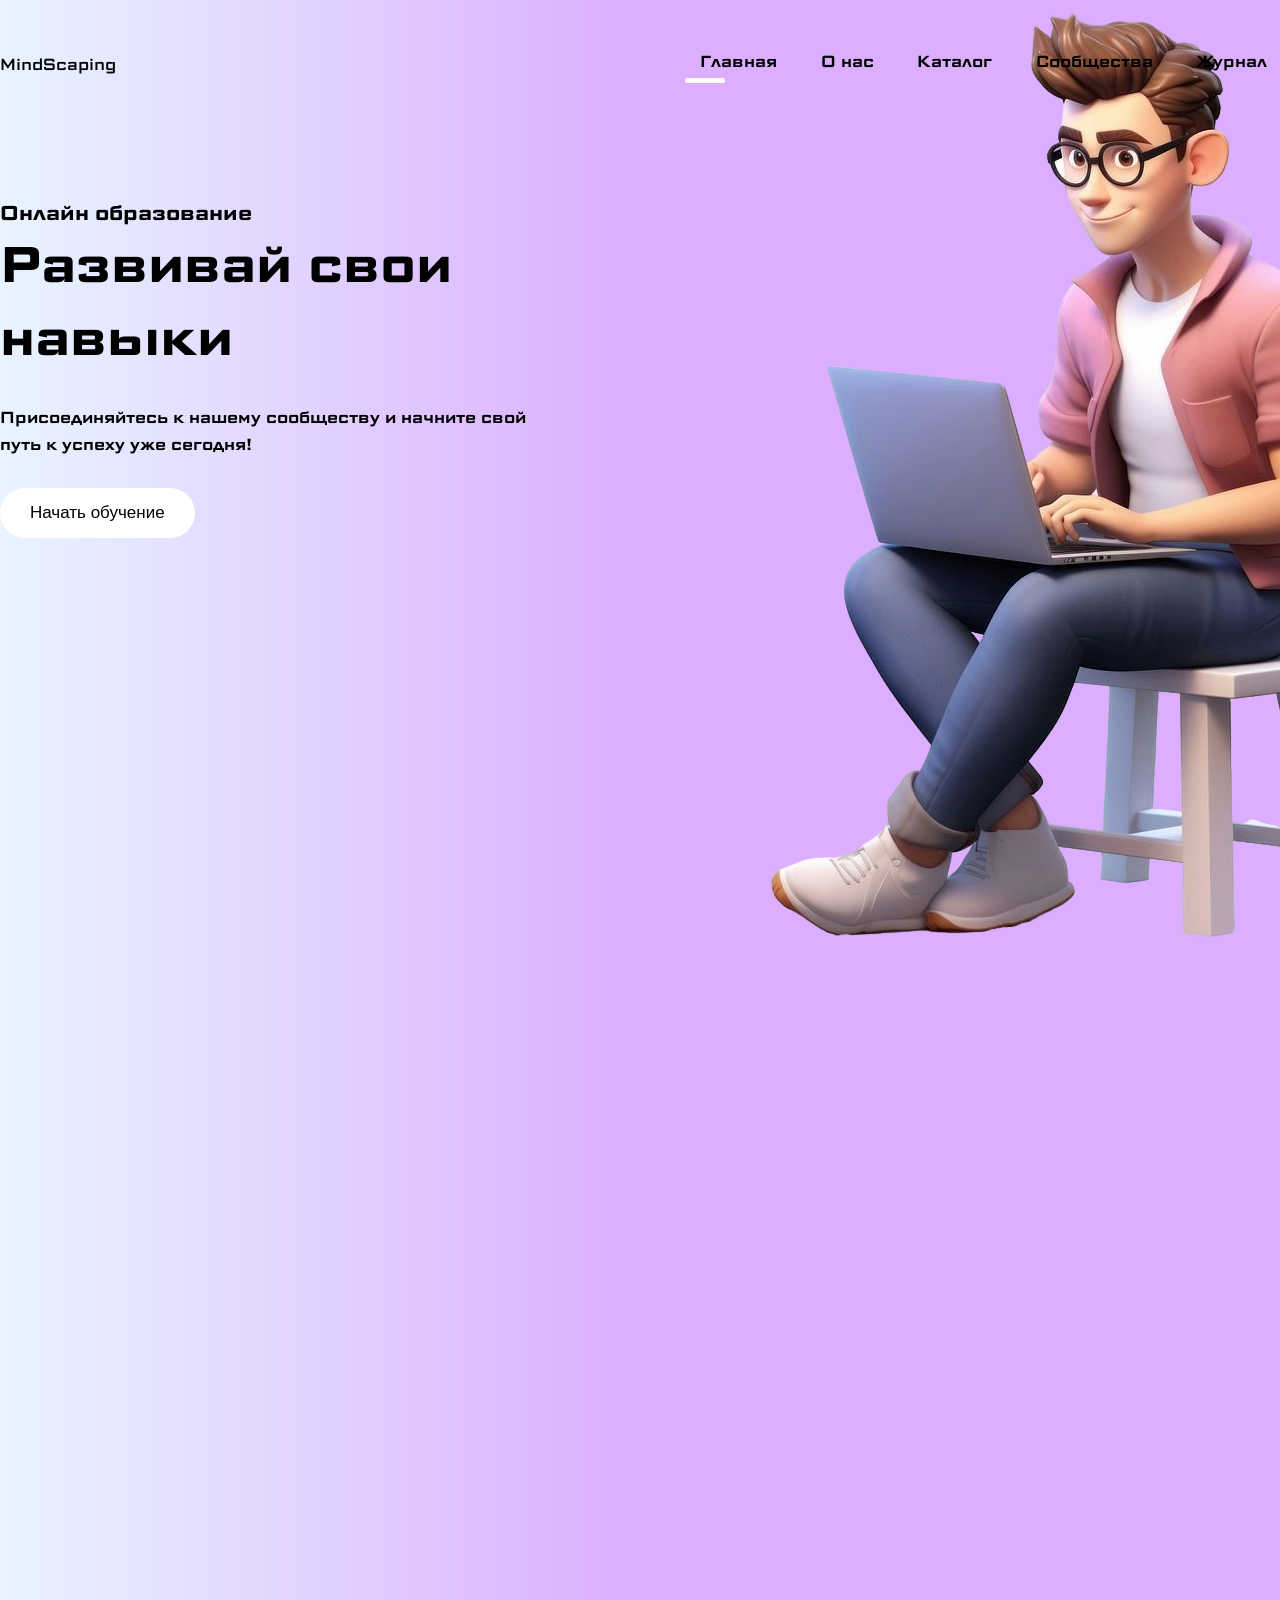
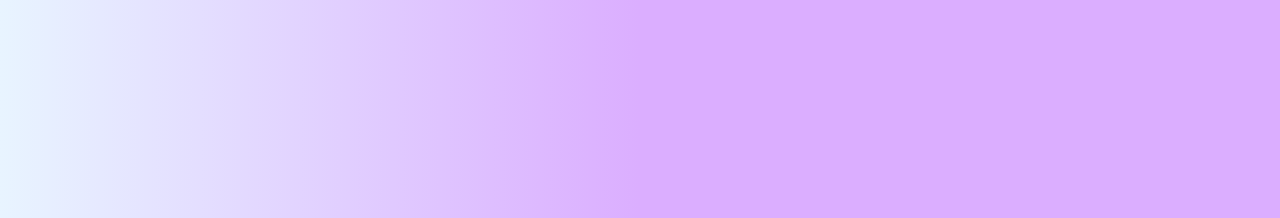
==== index.html @ 2f2ca3cb "add files to repo" ====
<!DOCTYPE html>
<html lang="en">
<head>
    <meta charset="UTF-8">
    <meta name="viewport" content="width=device-width, initial-scale=1.0">
    <title>Document</title>
    <link rel="stylesheet" href="css/main.css">
    <script src="js/main.js" defer></script>
</head>
<body>
    <div class="wrapper">
        <header class="container">
            <span class="logo">MindScaping</span>
            <nav>
                <ul>
                    <li class="active"><a href="#">Главная</a></li>
                    <li><a href="#">О нас</a></li>
                    <li><a href="#">Каталог</a></li>
                    <li><a href="#">Сообщества</a></li>
                    <li><a href="#">Журнал</a></li>
                    <li class="btn"><a href="#">Войти</a></li>
                </ul>
            </nav>
        </header>

        <div class="hero container">
            <div class="hero--info">
                <h2>Онлайн образование</h2>
                <h1>Развивай свои навыки</h1>
                <p>Присоединяйтесь к нашему сообществу и начните свой путь к успеху уже сегодня!</p>
                <button class="btn">Начать обучение</button>
            </div>
            <img src="img/cartoon_programmer.png" alt="изображение" class="hero--img">
        </div>
    </div>
</body>
</html>
---- css/main.css ----
@import url('https://fonts.googleapis.com/css2?family=Science+Gothic:wght@100..900&display=swap');

* {
    margin: 0;
    padding: 0;
}

body {
    font-weight: 400;
    font-family: 'Science Gothic', sans-serif;
    font-size: 16px;
}

a {
    text-decoration: none;
}

img {
    max-width: 100%;
}

.wrapper {
    background: linear-gradient(90deg,rgba(232, 244, 255, 1) 0%, rgba(219, 174, 255, 1) 50%);
    width: 100%;
}

.container {
    width: 1400px;
    margin: 0 auto;
}

header {
    display: flex;
    justify-content: space-between;
    align-items: center;
    padding: 50px 0;
}

header nav {
    float: right;
    width: 50%;
}

header nav ul {
    list-style: none;
    display: flex;
    justify-content: space-between;
    z-index: 2;
    position: relative;
}

header nav ul li {
    display: inline-block;
}

header nav ul li a {
    color: #000000;
    font-weight: 500;
}

header nav ul li:not(.active):not(.btn) a:hover {
    border-bottom: #fff 5px solid;
}

header nav ul li.btn a {
    background: #fff;
    color: #000;
    padding: 9px 17px;
    border-radius: 5px;
    transition: all 500ms ease;
}

header nav ul li.btn a:hover {
    background: #5d5c5c;
    color: #fff;
}

header nav ul li.active::after {
    content: '';
    display: block;
    width: 40px;
    height: 5px;
    background: #fff;
    border-radius: 10px;
    position: relative;
    top: 5px;
    left: -15px;
}

.hero {
    padding-bottom: 100%;
    position: relative;
    z-index: 1;
}

.hero--info {
    width: 530px;
    padding-top: 70px;
}

.hero--info h2 {
    font-size: 20px;
    font-weight: 600;
}

.hero--info h1 {
    font-size: 50px;
    font-weight: 600;
}

.hero--info p {
    font-weight: 500;
    line-height: 170%;
    margin: 30px 0;
}

.hero--info .btn {
    background: #fff;
    padding: 15px 30px;
    border-radius: 50px;
    border: 0;
    transition: all 500ms ease;
    font-size: 17px;
}

.hero--info .btn:hover {
    cursor: pointer;
    transform: scale(1.1);
}

.hero img {
    position: absolute;
    right: 0;
    top: -150px;
}
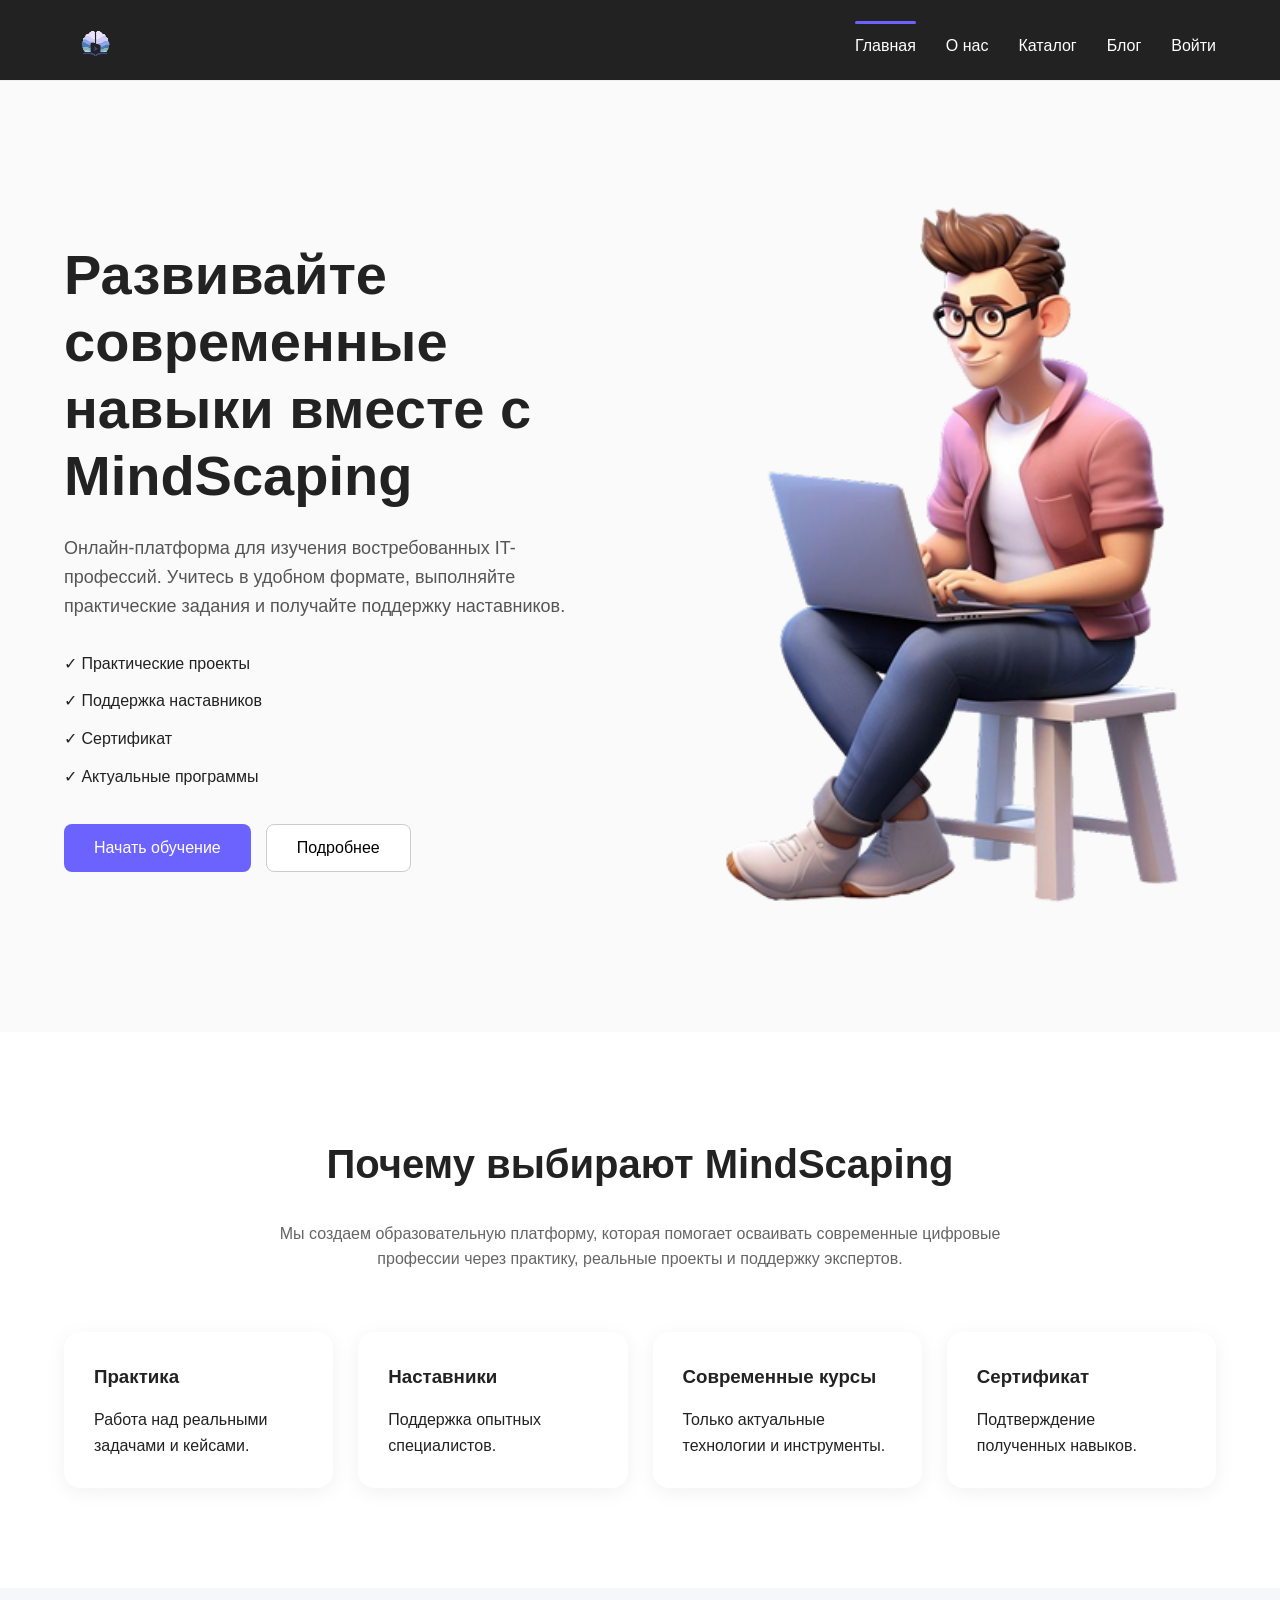
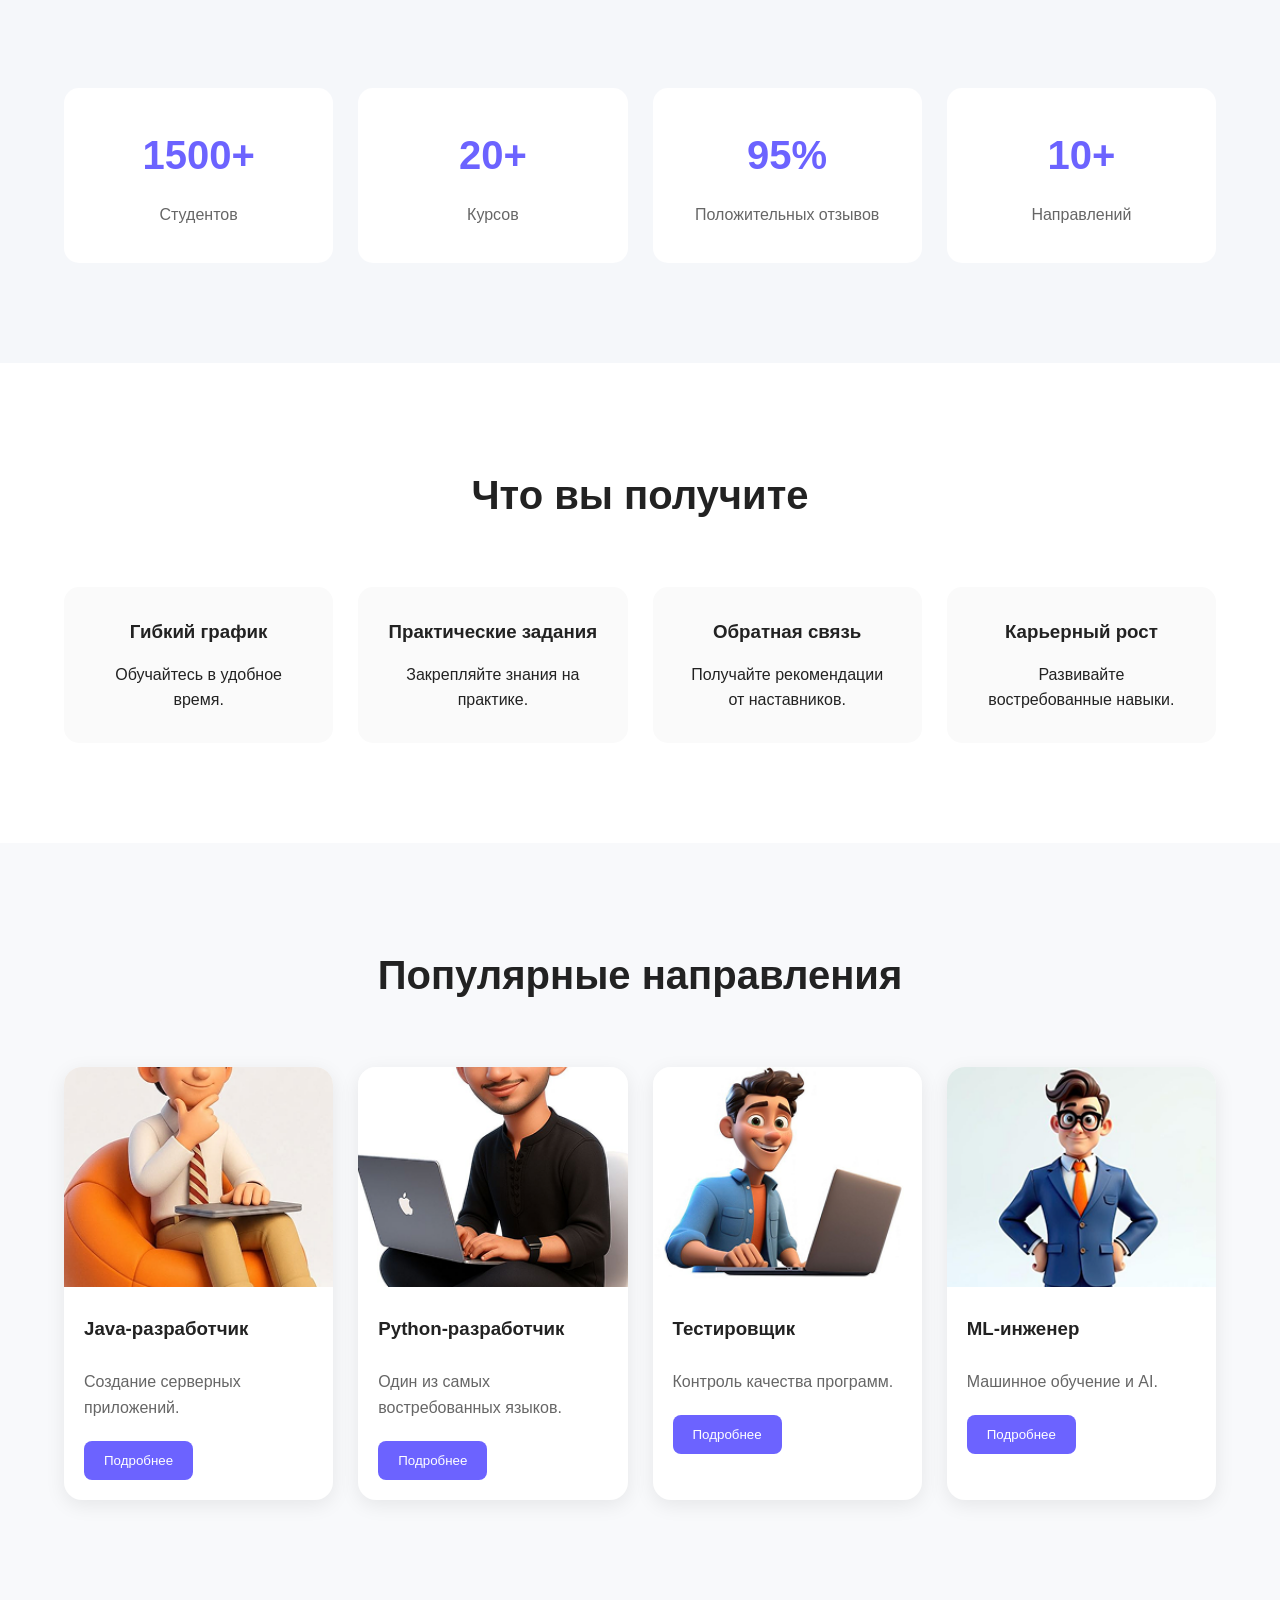
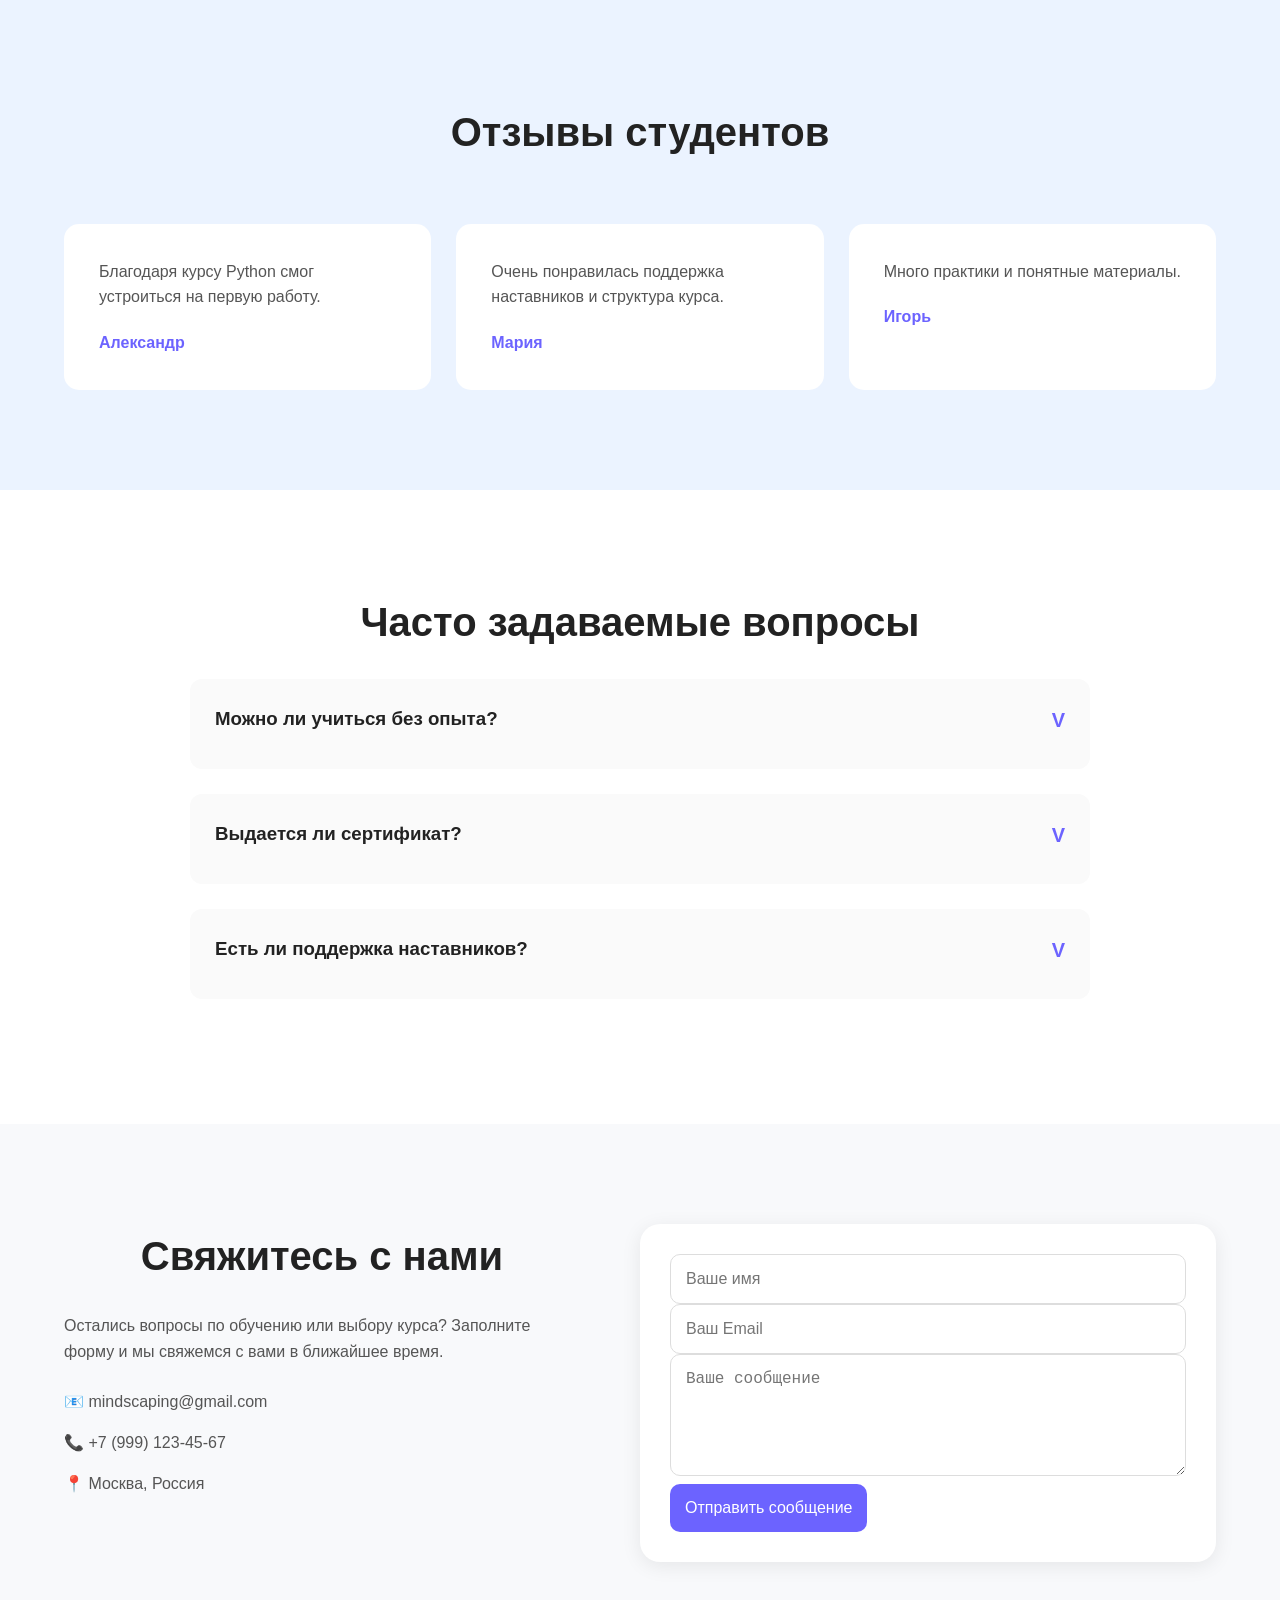
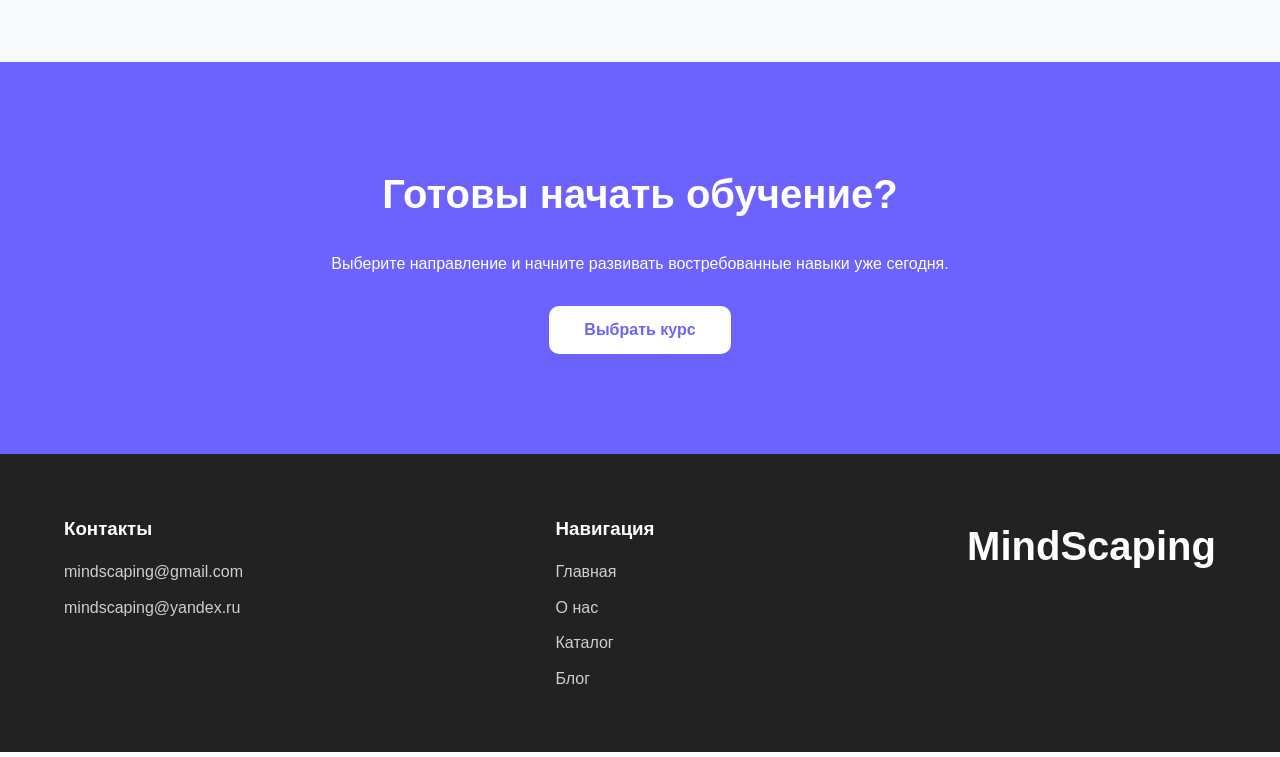
==== commit 21286053: "переделал концепцию дизайна для сайта. Распределил header и footer на разные файлы, так как они на к" ====
--- a/index.html
+++ b/index.html
@@ -1,37 +1,347 @@
 <!DOCTYPE html>
-<html lang="en">
+<html lang="ru">
 <head>
     <meta charset="UTF-8">
     <meta name="viewport" content="width=device-width, initial-scale=1.0">
-    <title>Document</title>
-    <link rel="stylesheet" href="css/main.css">
+    <title>MindScaping</title>
+    <link rel="stylesheet" href="css/style.css">
+    <script src="js/include.js" defer></script>
+    <script src="js/burger.js" defer></script>
     <script src="js/main.js" defer></script>
 </head>
 <body>
-    <div class="wrapper">
-        <header class="container">
-            <span class="logo">MindScaping</span>
-            <nav>
-                <ul>
-                    <li class="active"><a href="#">Главная</a></li>
-                    <li><a href="#">О нас</a></li>
-                    <li><a href="#">Каталог</a></li>
-                    <li><a href="#">Сообщества</a></li>
-                    <li><a href="#">Журнал</a></li>
-                    <li class="btn"><a href="#">Войти</a></li>
-                </ul>
-            </nav>
-        </header>
-
-        <div class="hero container">
-            <div class="hero--info">
-                <h2>Онлайн образование</h2>
-                <h1>Развивай свои навыки</h1>
-                <p>Присоединяйтесь к нашему сообществу и начните свой путь к успеху уже сегодня!</p>
-                <button class="btn">Начать обучение</button>
-            </div>
-            <img src="img/cartoon_programmer.png" alt="изображение" class="hero--img">
-        </div>
-    </div>
+
+    <div id="header"></div>
+
+    <!-- HERO -->
+    <section class="hero">
+        <div class="container hero-content">
+
+            <div class="hero-text">
+
+                <h1>
+                    Развивайте современные навыки вместе с MindScaping
+                </h1>
+
+                <p>
+                    Онлайн-платформа для изучения востребованных IT-профессий.
+                    Учитесь в удобном формате, выполняйте практические задания
+                    и получайте поддержку наставников.
+                </p>
+
+                <div class="hero-list">
+                    <span>✓ Практические проекты</span>
+                    <span>✓ Поддержка наставников</span>
+                    <span>✓ Сертификат</span>
+                    <span>✓ Актуальные программы</span>
+                </div>
+
+                <div class="hero-buttons">
+                    <button>Начать обучение</button>
+                    <button class="secondary">Подробнее</button>
+                </div>
+
+            </div>
+
+            <div class="hero-image">
+                <img src="img/student.png" alt="Студент">
+            </div>
+
+        </div>
+    </section>
+
+    <!-- ABOUT PLATFORM -->
+    <section class="about-platform">
+        <div class="container">
+
+            <h2>Почему выбирают MindScaping</h2>
+
+            <p class="section-text">
+                Мы создаем образовательную платформу, которая помогает
+                осваивать современные цифровые профессии через практику,
+                реальные проекты и поддержку экспертов.
+            </p>
+
+            <div class="features">
+
+                <div class="feature-card">
+                    <h3>Практика</h3>
+                    <p>Работа над реальными задачами и кейсами.</p>
+                </div>
+
+                <div class="feature-card">
+                    <h3>Наставники</h3>
+                    <p>Поддержка опытных специалистов.</p>
+                </div>
+
+                <div class="feature-card">
+                    <h3>Современные курсы</h3>
+                    <p>Только актуальные технологии и инструменты.</p>
+                </div>
+
+                <div class="feature-card">
+                    <h3>Сертификат</h3>
+                    <p>Подтверждение полученных навыков.</p>
+                </div>
+
+            </div>
+
+        </div>
+    </section>
+
+    <!-- STATISTICS -->
+    <section class="stats">
+
+        <div class="container stats-grid">
+
+            <div class="stat-card">
+                <h3>1500+</h3>
+                <p>Студентов</p>
+            </div>
+
+            <div class="stat-card">
+                <h3>20+</h3>
+                <p>Курсов</p>
+            </div>
+
+            <div class="stat-card">
+                <h3>95%</h3>
+                <p>Положительных отзывов</p>
+            </div>
+
+            <div class="stat-card">
+                <h3>10+</h3>
+                <p>Направлений</p>
+            </div>
+
+        </div>
+
+    </section>
+
+    <!-- ADVANTAGES -->
+    <section class="advantages">
+
+        <div class="container">
+
+            <h2>Что вы получите</h2>
+
+            <div class="advantages-grid">
+
+                <div class="advantage">
+                    <h3>Гибкий график</h3>
+                    <p>Обучайтесь в удобное время.</p>
+                </div>
+
+                <div class="advantage">
+                    <h3>Практические задания</h3>
+                    <p>Закрепляйте знания на практике.</p>
+                </div>
+
+                <div class="advantage">
+                    <h3>Обратная связь</h3>
+                    <p>Получайте рекомендации от наставников.</p>
+                </div>
+
+                <div class="advantage">
+                    <h3>Карьерный рост</h3>
+                    <p>Развивайте востребованные навыки.</p>
+                </div>
+
+            </div>
+
+        </div>
+
+    </section>
+
+    <!-- POPULAR COURSES -->
+    <section class="courses">
+
+        <div class="container">
+
+            <h2>Популярные направления</h2>
+
+            <div class="courses-grid">
+
+                <div class="course-card">
+                    <img src="img/java.png" alt="">
+                    <h3>Java-разработчик</h3>
+                    <p>Создание серверных приложений.</p>
+                    <button>Подробнее</button>
+                </div>
+
+                <div class="course-card">
+                    <img src="img/python.png" alt="">
+                    <h3>Python-разработчик</h3>
+                    <p>Один из самых востребованных языков.</p>
+                    <button>Подробнее</button>
+                </div>
+
+                <div class="course-card">
+                    <img src="img/pentest.png" alt="">
+                    <h3>Тестировщик</h3>
+                    <p>Контроль качества программ.</p>
+                    <button>Подробнее</button>
+                </div>
+
+                <div class="course-card">
+                    <img src="img/ml.png" alt="">
+                    <h3>ML-инженер</h3>
+                    <p>Машинное обучение и AI.</p>
+                    <button>Подробнее</button>
+                </div>
+
+            </div>
+
+        </div>
+
+    </section>
+
+    <!-- REVIEWS -->
+    <section class="reviews">
+
+        <div class="container">
+
+            <h2>Отзывы студентов</h2>
+
+            <div class="reviews-grid">
+
+                <div class="review-card">
+                    <p>
+                        Благодаря курсу Python смог устроиться на первую работу.
+                    </p>
+                    <h4>Александр</h4>
+                </div>
+
+                <div class="review-card">
+                    <p>
+                        Очень понравилась поддержка наставников и структура курса.
+                    </p>
+                    <h4>Мария</h4>
+                </div>
+
+                <div class="review-card">
+                    <p>
+                        Много практики и понятные материалы.
+                    </p>
+                    <h4>Игорь</h4>
+                </div>
+
+            </div>
+
+        </div>
+
+    </section>
+
+    <!-- FAQ -->
+    <section class="faq">
+
+        <div class="container">
+
+            <h2>Часто задаваемые вопросы</h2>
+
+            <div class="faq-item">
+                <div class="faq-question">
+                    <h3>Можно ли учиться без опыта?</h3>
+                    <p class="answer" hidden>Да, большинство курсов рассчитаны на новичков.</p>
+                </div>
+                <div class="faq-toggle">V</div>
+            </div>
+
+            <div class="faq-item">
+                <div class="faq-question">
+                    <h3>Выдается ли сертификат?</h3>
+                    <p class="answer" hidden>Да, после успешного завершения программы.</p>
+                </div>
+                <div class="faq-toggle">V</div>
+            </div>
+
+            <div class="faq-item">
+                <div class="faq-question">
+                    <h3>Есть ли поддержка наставников?</h3>
+                    <p class="answer" hidden>Да, на протяжении всего обучения.</p>
+                </div>
+                <div class="faq-toggle">V</div>
+            </div>
+
+        </div>
+
+    </section>
+
+    <!-- CONTACT -->
+    <section class="contact">
+
+        <div class="container">
+
+            <div class="contact-wrapper">
+
+                <div class="contact-info">
+
+                    <h2>Свяжитесь с нами</h2>
+
+                    <p>
+                        Остались вопросы по обучению или выбору курса?
+                        Заполните форму и мы свяжемся с вами в ближайшее время.
+                    </p>
+
+                    <div class="contact-details">
+                        <p>📧 mindscaping@gmail.com</p>
+                        <p>📞 +7 (999) 123-45-67</p>
+                        <p>📍 Москва, Россия</p>
+                    </div>
+
+                </div>
+
+                <form class="contact-form">
+
+                    <input
+                        type="text"
+                        placeholder="Ваше имя"
+                        required
+                    >
+
+                    <input
+                        type="email"
+                        placeholder="Ваш Email"
+                        required
+                    >
+
+                    <textarea
+                        placeholder="Ваше сообщение"
+                        rows="5"
+                        required
+                    ></textarea>
+
+                    <button type="submit">
+                        Отправить сообщение
+                    </button>
+
+                </form>
+
+            </div>
+
+        </div>
+
+    </section>
+
+    <!-- CTA -->
+    <section class="cta">
+
+        <div class="container">
+
+            <h2>Готовы начать обучение?</h2>
+
+            <p>
+                Выберите направление и начните развивать востребованные навыки уже сегодня.
+            </p>
+            <a href="catalog.html">
+                <button>Выбрать курс</button>
+            </a>
+            
+        </div>
+
+    </section>
+
+    <div id="footer"></div>
+
 </body>
 </html>
--- a/css/style.css
+++ b/css/style.css
@@ -0,0 +1,647 @@
+/* ===== СБРОС ===== */
+
+*{
+    margin:0;
+    padding:0;
+    box-sizing:border-box;
+}
+
+html{
+    scroll-behavior:smooth;
+}
+
+body{
+    font-family: "Segoe UI", sans-serif;
+    background:#ffffff;
+    color:#222;
+    line-height:1.6;
+}
+
+/* ===== ОБЩЕЕ ===== */
+
+.container{
+    width:90%;
+    max-width:1200px;
+    margin:auto;
+}
+
+section{
+    padding:100px 0;
+}
+
+h1{
+    font-size:56px;
+    line-height:1.2;
+    margin-bottom:25px;
+}
+
+h2{
+    font-size:40px;
+    text-align:center;
+    margin-bottom:25px;
+}
+
+h3{
+    margin-bottom:15px;
+}
+
+.section-text{
+    max-width:800px;
+    margin:auto;
+    text-align:center;
+    color:#666;
+}
+
+button{
+    border:none;
+    cursor:pointer;
+    transition:0.3s;
+}
+
+/* ===== HEADER ===== */
+
+header{
+    background:#222;
+    position:sticky;
+    top:0;
+    z-index:1000;
+    border-bottom:1px solid #eee;
+}
+
+.nav{
+    display:flex;
+    justify-content:space-between;
+    align-items:center;
+    height:80px;
+}
+
+.logo img{
+    height:50px;
+    width:auto;
+    display:block;
+}
+
+nav{
+    display:flex;
+    gap:30px;
+}
+
+nav a{
+    position:relative;
+    text-decoration:none;
+    color:#fff;
+    font-weight:500;
+    transition:.3s;
+    padding-top:12px;
+}
+
+nav a:hover{
+    color:#6c63ff;
+}
+
+nav a.active::before{
+    content:"";
+    position:absolute;
+    top:0;
+    left:0;
+    width:100%;
+    height:3px;
+    background:#6c63ff;
+    border-radius:5px;
+}
+
+/* ===== BURGER ===== */
+
+.burger{
+    display:none;
+    flex-direction:column;
+    gap:5px;
+    cursor:pointer;
+}
+
+.burger span{
+    width:28px;
+    height:3px;
+    background:white;
+    border-radius:10px;
+    transition:.3s;
+}
+
+.burger.active span:nth-child(1){
+    transform:rotate(45deg) translate(6px,6px);
+}
+
+.burger.active span:nth-child(2){
+    opacity:0;
+}
+
+.burger.active span:nth-child(3){
+    transform:rotate(-45deg) translate(5px,-5px);
+}
+
+/* ===== HERO ===== */
+
+.hero{
+    background:#fafafa;
+    min-height:100vh;
+    display:flex;
+    align-items:center;
+}
+
+.hero-content{
+    display:flex;
+    justify-content:space-between;
+    align-items:center;
+    gap: 80px;
+}
+
+.hero-text{
+    flex:1;
+}
+
+.hero-text p{
+    font-size:18px;
+    color:#555;
+    margin-bottom:30px;
+}
+
+.hero-list{
+    display:grid;
+    gap:12px;
+    margin-bottom:35px;
+}
+
+.hero-list span{
+    font-weight:500;
+}
+
+.hero-buttons{
+    display:flex;
+    gap:15px;
+}
+
+.hero-buttons button{
+    padding:14px 30px;
+    border-radius:8px;
+    font-size:16px;
+}
+
+.hero-buttons button:first-child{
+    background:#6c63ff;
+    color:white;
+}
+
+.hero-buttons button:first-child:hover{
+    background:#564de6;
+}
+
+.secondary{
+    background:white;
+    border:1px solid #ccc;
+}
+
+.secondary:hover{
+    background:#f2f2f2;
+}
+
+.hero-image{
+    flex:1;
+    display:flex;
+    justify-content:center;
+}
+
+.hero-image img{
+    width:100%;
+    max-width:500px;
+    object-fit:contain;
+}
+
+/* ===== FEATURES ===== */
+
+.features{
+    margin-top:60px;
+    display:grid;
+    grid-template-columns:repeat(4,1fr);
+    gap:25px;
+}
+
+.feature-card{
+    background:white;
+    padding:30px;
+    border-radius:16px;
+    box-shadow:0 4px 20px rgba(0,0,0,.06);
+    transition:.3s;
+}
+
+.feature-card:hover{
+    transform:translateY(-5px);
+}
+
+/* ===== STATISTICS ===== */
+
+.stats{
+    background:#f5f7fa;
+}
+
+.stats-grid{
+    display:grid;
+    grid-template-columns:repeat(4,1fr);
+    gap:25px;
+}
+
+.stat-card{
+    background:white;
+    padding:35px;
+    border-radius:15px;
+    text-align:center;
+}
+
+.stat-card h3{
+    font-size:40px;
+    color:#6c63ff;
+}
+
+.stat-card p{
+    color:#666;
+}
+
+/* ===== ADVANTAGES ===== */
+
+.advantages-grid{
+    margin-top:60px;
+    display:grid;
+    grid-template-columns:repeat(4,1fr);
+    gap:25px;
+}
+
+.advantage{
+    padding:30px;
+    border-radius:15px;
+    background:#fafafa;
+    text-align:center;
+}
+
+/* ===== COURSES ===== */
+
+.courses{
+    background:#f8f9fb;
+}
+
+.courses-grid{
+    margin-top:60px;
+    display:grid;
+    grid-template-columns:repeat(4,1fr);
+    gap:25px;
+}
+
+.course-card{
+    background:white;
+    border-radius:18px;
+    overflow:hidden;
+    box-shadow:0 5px 20px rgba(0,0,0,.08);
+    transition:.3s;
+}
+
+.course-card:hover{
+    transform:translateY(-8px);
+}
+
+.course-card img{
+    width:100%;
+    height:220px;
+    object-fit:cover;
+}
+
+.course-card h3{
+    padding:20px 20px 10px;
+}
+
+.course-card p{
+    padding:0 20px;
+    color:#666;
+}
+
+.course-card button{
+    margin:20px;
+    padding:12px 20px;
+    background:#6c63ff;
+    color:white;
+    border-radius:8px;
+}
+
+.course-card button:hover{
+    background:#564de6;
+}
+
+/* ===== REVIEWS ===== */
+
+.reviews{
+    background:#ebf3ff;
+}
+
+.reviews-grid{
+    margin-top:60px;
+    display:grid;
+    grid-template-columns:repeat(3,1fr);
+    gap:25px;
+}
+
+.review-card{
+    background:white;
+    padding:35px;
+    border-radius:15px;
+}
+
+.review-card p{
+    margin-bottom:20px;
+    color:#555;
+}
+
+.review-card h4{
+    color:#6c63ff;
+}
+
+/* ===== FAQ ===== */
+
+.faq-item{
+    max-width:900px;
+    margin:25px auto;
+    padding:25px;
+    border-radius:12px;
+    background:#fafafa;
+    display:flex;
+    justify-content:space-between;
+    cursor:pointer;
+}
+
+.faq-item h3{
+    margin-bottom:10px;
+}
+
+.faq-toggle{
+    font-weight: bold;
+    font-size: 20px;
+    color: #6c63ff;
+    transition:.3s;
+}
+
+/* ===== CONTACT ===== */
+
+.contact{
+    background:#f8f9fb;
+}
+
+.contact-wrapper{
+    display:flex;
+    gap:60px;
+    align-items:stretch;
+}
+
+.contact-info{
+    flex:1;
+}
+
+.contact-info p{
+    margin-bottom:15px;
+    color:#555;
+}
+
+.contact-details{
+    margin-top:25px;
+}
+
+.contact-form{
+    flex:1;
+    background:#fff;
+    padding:30px;
+    border-radius:20px;
+    box-shadow:0 4px 20px rgba(0,0,0,.08);
+}
+
+.contact-form input,
+.contact-form textarea{
+    width:100%;
+    padding:15px;
+    border:1px solid #ddd;
+    border-radius:10px;
+    font-size:16px;
+    outline:none;
+}
+
+.contact-form input:focus,
+.contact-form textarea:focus{
+    border-color:#6c63ff;
+}
+
+.contact-form button{
+    background:#6c63ff;
+    color:white;
+    padding:15px;
+    border:none;
+    border-radius:10px;
+    cursor:pointer;
+    font-size:16px;
+}
+
+.contact-form button:hover{
+    background:#564de6;
+}
+
+/* ===== CTA ===== */
+
+.cta{
+    background:#6c63ff;
+    color:white;
+    text-align:center;
+}
+
+.cta h2{
+    color:white;
+}
+
+.cta p{
+    max-width:700px;
+    margin:auto;
+    margin-bottom:30px;
+}
+
+.cta button{
+    background:white;
+    color:#6c63ff;
+    padding:15px 35px;
+    border-radius:10px;
+    font-size:16px;
+    font-weight:600;
+}
+
+.cta button:hover{
+    transform:scale(1.05);
+}
+
+/* ===== FOOTER ===== */
+
+footer{
+    background:#222;
+    color:white;
+    padding:60px 0;
+}
+
+.footer-content{
+    display:flex;
+    justify-content:space-between;
+    gap:40px;
+}
+
+.footer-content p{
+    margin-top:10px;
+    color:#cfcfcf;
+}
+
+/* ===== АДАПТИВ ===== */
+
+@media(max-width:992px){
+
+    h1{
+        font-size:42px;
+    }
+
+    .hero-content{
+        flex-direction:column;
+    }
+
+    .features,
+    .advantages-grid,
+    .courses-grid,
+    .stats-grid{
+        grid-template-columns:repeat(2,1fr);
+    }
+}
+
+@media(max-width:768px){
+
+    nav{
+        gap:15px;
+        font-size:14px;
+    }
+
+    h1{
+        font-size:34px;
+    }
+
+    h2{
+        font-size:30px;
+    }
+
+    .features,
+    .advantages-grid,
+    .courses-grid,
+    .stats-grid,
+    .reviews-grid{
+        grid-template-columns:1fr;
+    }
+
+    .footer-content{
+        flex-direction:column;
+        text-align:center;
+    }
+
+    .hero-buttons{
+        flex-direction:column;
+    }
+}
+
+@media(max-width: 992px){
+
+    .contact-wrapper{
+        flex-direction:column;
+        gap:40px;
+    }
+
+    .contact-info,
+    .contact-form{
+        width:100%;
+    }
+}
+
+@media(max-width:768px){
+
+    .contact{
+        padding:60px 0;
+    }
+
+    .contact-wrapper{
+        gap:30px;
+    }
+
+    .contact-info h2{
+        text-align:left;
+        font-size:30px;
+    }
+
+    .contact-form input,
+    .contact-form textarea{
+        font-size:15px;
+        padding:14px;
+    }
+
+    .contact-form button{
+        width:100%;
+        padding:15px;
+    }
+}
+
+@media(max-width:480px){
+
+    .contact-info h2{
+        font-size:26px;
+    }
+
+    .contact-details p{
+        font-size:14px;
+    }
+
+    .contact-form input,
+    .contact-form textarea{
+        padding:12px;
+    }
+}
+
+@media(max-width:768px){
+
+    .burger{
+        display:flex;
+    }
+
+    .navbar{
+        position:fixed;
+        top:80px;
+        right:-100%;
+        width:260px;
+        height:calc(100vh - 80px);
+
+        background:#222;
+
+        display:flex;
+        flex-direction:column;
+
+        padding:30px;
+        gap:25px;
+
+        transition:.3s;
+
+        z-index:999;
+    }
+
+    .navbar.active{
+        right:0;
+    }
+
+    .navbar a{
+        color:white;
+        font-size:18px;
+    }
+
+    nav a::after{
+        display:none;
+    }
+}
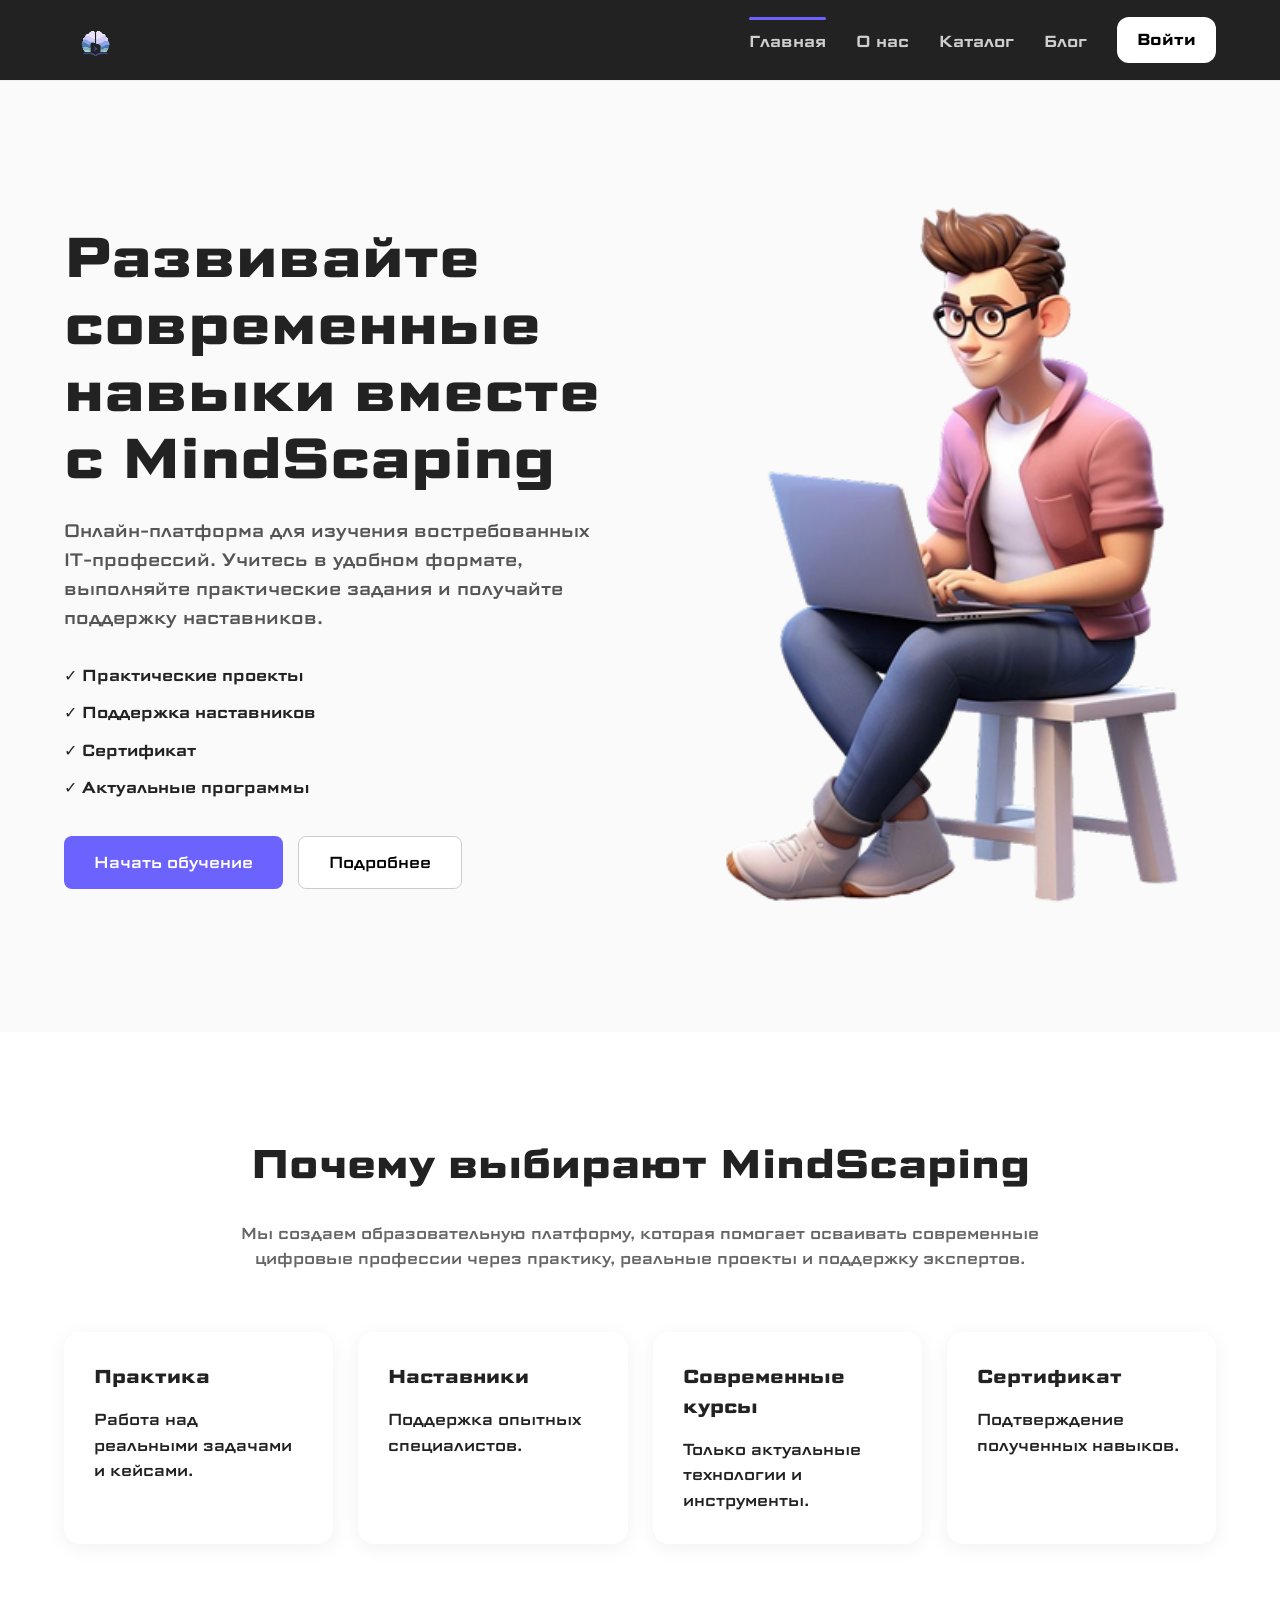
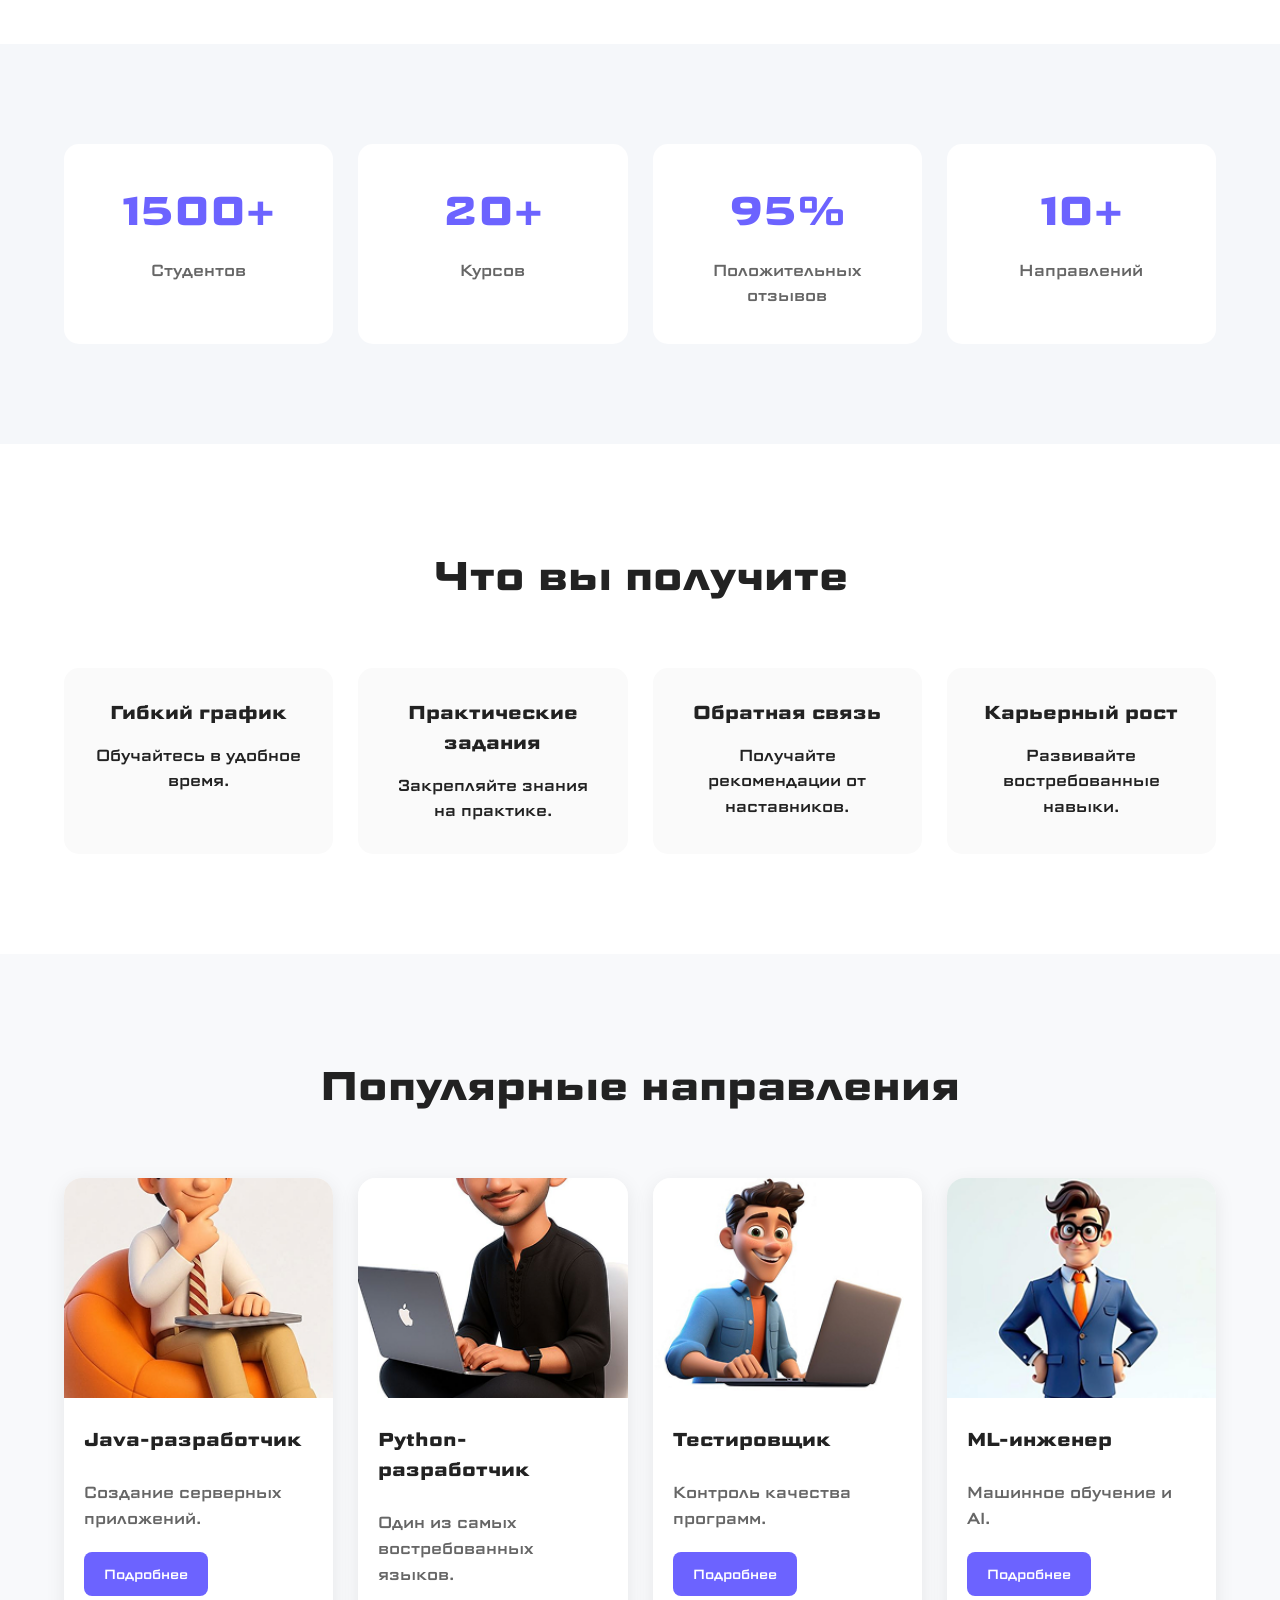
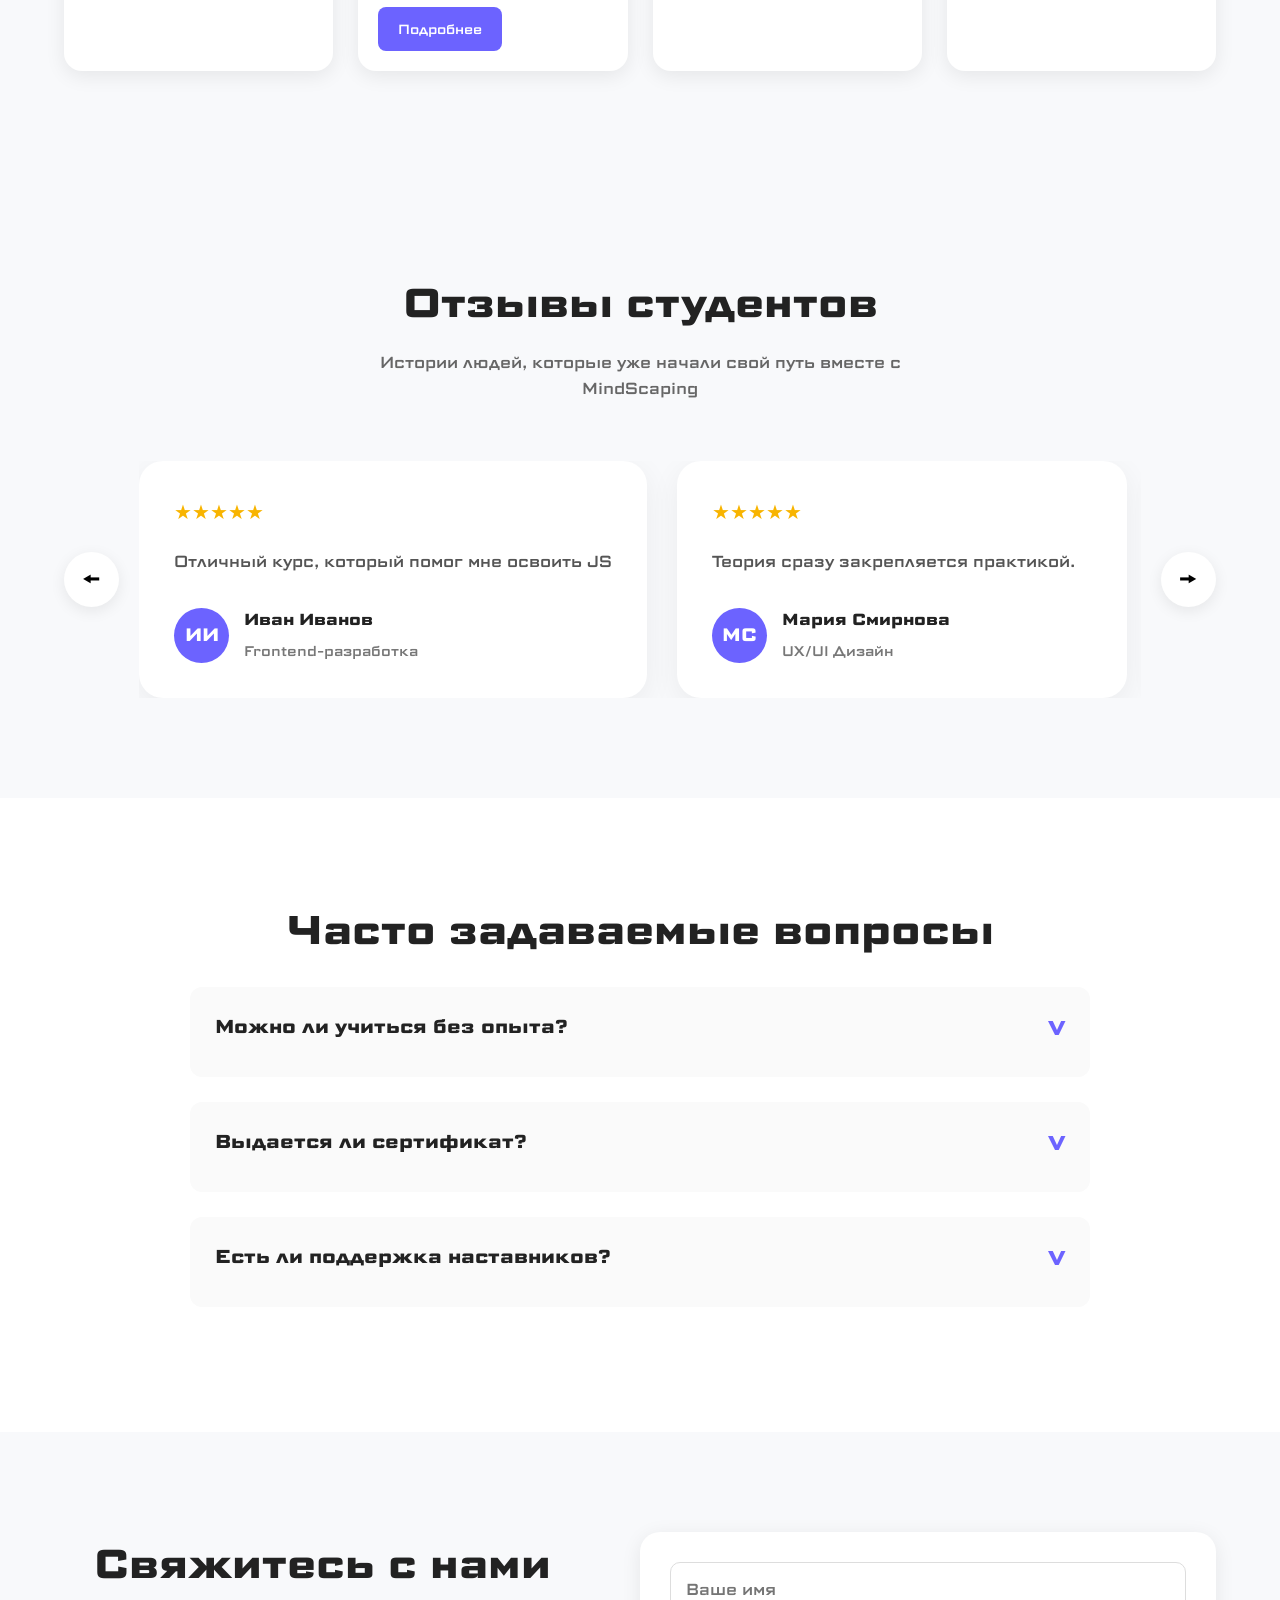
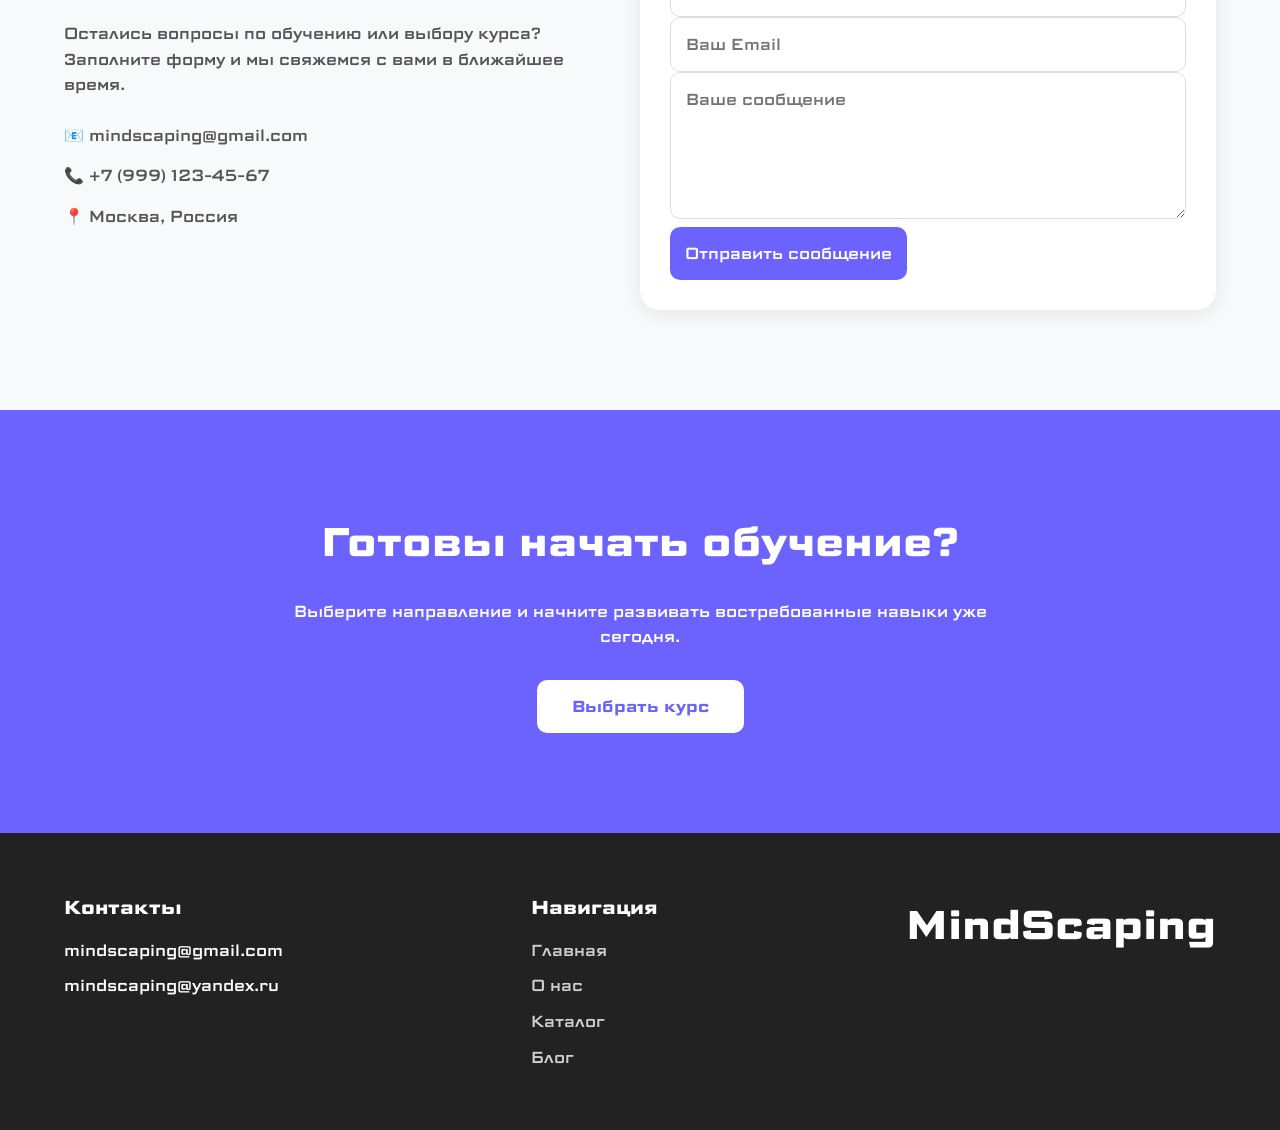
==== commit 6aed734d: "Исправил некоторые моменты в коде, доработал блок с отзывами на главной странице" ====
--- a/index.html
+++ b/index.html
@@ -8,12 +8,14 @@
     <script src="js/include.js" defer></script>
     <script src="js/burger.js" defer></script>
     <script src="js/main.js" defer></script>
+    <script src="js/reviews-slider.js" defer></script>
+    <script src="js/contact-form.js" defer></script>
 </head>
 <body>
 
     <div id="header"></div>
 
-    <!-- HERO -->
+    <!-- hero -->
     <section class="hero">
         <div class="container hero-content">
 
@@ -50,7 +52,7 @@
         </div>
     </section>
 
-    <!-- ABOUT PLATFORM -->
+    <!-- about -->
     <section class="about-platform">
         <div class="container">
 
@@ -89,7 +91,7 @@
         </div>
     </section>
 
-    <!-- STATISTICS -->
+    <!-- stat -->
     <section class="stats">
 
         <div class="container stats-grid">
@@ -118,7 +120,7 @@
 
     </section>
 
-    <!-- ADVANTAGES -->
+    <!-- adv -->
     <section class="advantages">
 
         <div class="container">
@@ -153,7 +155,7 @@
 
     </section>
 
-    <!-- POPULAR COURSES -->
+    <!-- courses -->
     <section class="courses">
 
         <div class="container">
@@ -196,47 +198,75 @@
 
     </section>
 
-    <!-- REVIEWS -->
+    <!-- revs -->
     <section class="reviews">
-
-        <div class="container">
-
-            <h2>Отзывы студентов</h2>
-
-            <div class="reviews-grid">
-
-                <div class="review-card">
-                    <p>
-                        Благодаря курсу Python смог устроиться на первую работу.
-                    </p>
-                    <h4>Александр</h4>
-                </div>
-
-                <div class="review-card">
-                    <p>
-                        Очень понравилась поддержка наставников и структура курса.
-                    </p>
-                    <h4>Мария</h4>
-                </div>
-
-                <div class="review-card">
-                    <p>
-                        Много практики и понятные материалы.
-                    </p>
-                    <h4>Игорь</h4>
-                </div>
-
-            </div>
-
-        </div>
-
-    </section>
-
-    <!-- FAQ -->
+        <div class="container">
+            <div class="section-header">
+                <h2>Отзывы студентов</h2>
+                <p>
+                    Истории людей, которые уже начали свой путь вместе с MindScaping
+                </p>
+            </div>
+
+            <div class="reviews-slider-wrapper">
+                <button class="slider-btn prev-btn">
+                    ←
+                </button>
+                <div class="reviews-slider">
+                    <div class="review-card">
+                        <div class="review-stars">★★★★★</div>
+                        <p class="review-text">
+                            Отличный курс, который помог мне освоить JS
+                        </p>
+                        <div class="review-author">
+                            <div class="author-avatar">ИИ</div>
+                            <div>
+                                <h4>Иван Иванов</h4>
+                                <span>Frontend-разработка</span>
+                            </div>
+                        </div>
+                    </div>
+
+                    <div class="review-card">
+                        <div class="review-stars">★★★★★</div>
+                        <p class="review-text">
+                            Теория сразу закрепляется практикой.
+                        </p>
+                        <div class="review-author">
+                            <div class="author-avatar">МС</div>
+                            <div>
+                                <h4>Мария Смирнова</h4>
+                                <span>UX/UI Дизайн</span>
+                            </div>
+                        </div>
+                    </div>
+
+                    <div class="review-card">
+                        <div class="review-stars">★★★★★</div>
+                        <p class="review-text">
+                            В портфолио уже есть реальные проекты
+                        </p>
+                        <div class="review-author">
+                            <div class="author-avatar">ДП</div>
+                            <div>
+                                <h4>Дмитрий Петров</h4>
+                                <span>Python-разработка</span>
+                            </div>
+                        </div>
+                    </div>
+                </div>
+
+                <button class="slider-btn next-btn">
+                    →
+                </button>
+
+            </div>
+        </div>
+    </section>
+
+    <!-- faq -->
     <section class="faq">
-
-        <div class="container">
-
+        <div class="container">
             <h2>Часто задаваемые вопросы</h2>
 
             <div class="faq-item">
@@ -262,22 +292,15 @@
                 </div>
                 <div class="faq-toggle">V</div>
             </div>
-
-        </div>
-
-    </section>
-
-    <!-- CONTACT -->
+        </div>
+    </section>
+
+    <!-- contact us -->
     <section class="contact">
-
-        <div class="container">
-
+        <div class="container">
             <div class="contact-wrapper">
-
                 <div class="contact-info">
-
                     <h2>Свяжитесь с нами</h2>
-
                     <p>
                         Остались вопросы по обучению или выбору курса?
                         Заполните форму и мы свяжемся с вами в ближайшее время.
@@ -288,11 +311,9 @@
                         <p>📞 +7 (999) 123-45-67</p>
                         <p>📍 Москва, Россия</p>
                     </div>
-
                 </div>
 
                 <form class="contact-form">
-
                     <input
                         type="text"
                         placeholder="Ваше имя"
@@ -317,28 +338,28 @@
 
                 </form>
 
-            </div>
-
-        </div>
-
-    </section>
-
-    <!-- CTA -->
+                <div class="form-success">
+                    <div class="success-icon">✓</div>
+                    <h3>Успешно!</h3>
+                    <p>
+                        Спасибо за обращение. Мы свяжемся с вами в ближайшее время.
+                    </p>
+                </div>
+            </div>
+        </div>
+    </section>
+
+    <!-- cta -->
     <section class="cta">
-
-        <div class="container">
-
+        <div class="container">
             <h2>Готовы начать обучение?</h2>
-
             <p>
                 Выберите направление и начните развивать востребованные навыки уже сегодня.
             </p>
             <a href="catalog.html">
                 <button>Выбрать курс</button>
             </a>
-            
-        </div>
-
+        </div>
     </section>
 
     <div id="footer"></div>
--- a/css/style.css
+++ b/css/style.css
@@ -1,4 +1,4 @@
-/* ===== СБРОС ===== */
+@import url("font.css");
 
 *{
     margin:0;
@@ -17,7 +17,7 @@
     line-height:1.6;
 }
 
-/* ===== ОБЩЕЕ ===== */
+/* общее */
 
 .container{
     width:90%;
@@ -58,7 +58,7 @@
     transition:0.3s;
 }
 
-/* ===== HEADER ===== */
+/* header */
 
 header{
     background:#222;
@@ -110,7 +110,21 @@
     border-radius:5px;
 }
 
-/* ===== BURGER ===== */
+.login-btn{
+    background:#fff;
+    color:#000 !important;
+    padding:10px 20px;
+    border-radius:12px;
+    font-weight:600;
+    transition:.3s;
+}
+
+.login-btn:hover{
+    transform:translateY(-2px);
+    box-shadow:0 4px 12px rgba(0,0,0,.15);
+}
+
+/* burger */
 
 .burger{
     display:none;
@@ -139,7 +153,7 @@
     transform:rotate(-45deg) translate(5px,-5px);
 }
 
-/* ===== HERO ===== */
+/* hero */
 
 .hero{
     background:#fafafa;
@@ -216,7 +230,7 @@
     object-fit:contain;
 }
 
-/* ===== FEATURES ===== */
+/* features */
 
 .features{
     margin-top:60px;
@@ -237,7 +251,7 @@
     transform:translateY(-5px);
 }
 
-/* ===== STATISTICS ===== */
+/* stats */
 
 .stats{
     background:#f5f7fa;
@@ -265,7 +279,7 @@
     color:#666;
 }
 
-/* ===== ADVANTAGES ===== */
+/* advantages */
 
 .advantages-grid{
     margin-top:60px;
@@ -281,7 +295,7 @@
     text-align:center;
 }
 
-/* ===== COURSES ===== */
+/* courses */
 
 .courses{
     background:#f8f9fb;
@@ -333,35 +347,123 @@
     background:#564de6;
 }
 
-/* ===== REVIEWS ===== */
+/* reviews */
 
 .reviews{
-    background:#ebf3ff;
-}
-
-.reviews-grid{
-    margin-top:60px;
-    display:grid;
-    grid-template-columns:repeat(3,1fr);
-    gap:25px;
+    padding:100px 0;
+    background:#f8f9fb;
+}
+
+.reviews .section-header{
+    text-align:center;
+    margin-bottom:60px;
+}
+
+.reviews .section-header h2{
+    margin-bottom:15px;
+}
+
+.reviews .section-header p{
+    color:#666;
+    max-width:600px;
+    margin:0 auto;
+}
+
+.reviews-slider-wrapper{
+    display:flex;
+    align-items:center;
+    gap:20px;
+}
+
+.reviews-slider{
+    display:flex;
+    gap:30px;
+    overflow:hidden;
+    scroll-behavior:smooth;
+    width:100%;
 }
 
 .review-card{
-    background:white;
+    min-width:450px;
+    background:#fff;
+    border-radius:24px;
     padding:35px;
-    border-radius:15px;
-}
-
-.review-card p{
+    box-shadow:0 8px 30px rgba(0,0,0,.06);
+    transition:.3s;
+    flex-shrink:0;
+}
+
+.review-card:hover{
+    transform:translateY(-5px);
+}
+
+.review-stars{
+    font-size:20px;
+    color:#f8b400;
     margin-bottom:20px;
+}
+
+.review-text{
+    font-size:16px;
+    line-height:1.8;
     color:#555;
-}
-
-.review-card h4{
-    color:#6c63ff;
-}
-
-/* ===== FAQ ===== */
+    margin-bottom:30px;
+}
+
+.review-author{
+    display:flex;
+    align-items:center;
+    gap:15px;
+}
+
+.author-avatar{
+    width:55px;
+    height:55px;
+    border-radius:50%;
+    background:#6c63ff;
+    color:#fff;
+    display:flex;
+    justify-content:center;
+    align-items:center;
+    font-weight:700;
+    font-size:18px;
+    flex-shrink:0;
+}
+
+.review-author h4{
+    margin:0 0 5px;
+    font-size:16px;
+}
+
+.review-author span{
+    color:#777;
+    font-size:14px;
+}
+
+.slider-btn{
+    width:55px;
+    height:55px;
+    border:none;
+    border-radius:50%;
+    background:#fff;
+    cursor:pointer;
+    font-size:22px;
+    font-weight:600;
+    box-shadow:0 4px 15px rgba(0,0,0,.08);
+    transition:.3s;
+    flex-shrink:0;
+}
+
+.slider-btn:hover{
+    transform:scale(1.05);
+    box-shadow:0 8px 20px rgba(0,0,0,.12);
+}
+
+.slider-btn:active{
+    transform:scale(.95);
+}
+
+/* faq */
 
 .faq-item{
     max-width:900px;
@@ -385,7 +487,7 @@
     transition:.3s;
 }
 
-/* ===== CONTACT ===== */
+/* contact us */
 
 .contact{
     background:#f8f9fb;
@@ -447,7 +549,59 @@
     background:#564de6;
 }
 
-/* ===== CTA ===== */
+.form-success{
+    display:none;
+
+    background:#fff;
+    padding:40px;
+
+    border-radius:20px;
+
+    box-shadow:0 4px 20px rgba(0,0,0,.08);
+
+    text-align:center;
+
+    opacity:0;
+    transform:translateY(20px);
+
+    transition:.4s;
+}
+
+.form-success.show{
+    display:block;
+    opacity:1;
+    transform:translateY(0);
+}
+
+.success-icon{
+    width:80px;
+    height:80px;
+
+    margin:0 auto 20px;
+
+    border-radius:50%;
+
+    background:#6c63ff;
+    color:white;
+
+    font-size:36px;
+    font-weight:bold;
+
+    display:flex;
+    align-items:center;
+    justify-content:center;
+}
+
+.form-success h3{
+    font-size:32px;
+    margin-bottom:15px;
+}
+
+.form-success p{
+    color:#666;
+}
+
+/* cta */
 
 .cta{
     background:#6c63ff;
@@ -478,7 +632,7 @@
     transform:scale(1.05);
 }
 
-/* ===== FOOTER ===== */
+/* footer */
 
 footer{
     background:#222;
@@ -492,12 +646,17 @@
     gap:40px;
 }
 
+div a{
+    color:#cfcfcf;
+    text-decoration:none;
+    transition:.3s;
+}
+
 .footer-content p{
     margin-top:10px;
-    color:#cfcfcf;
-}
-
-/* ===== АДАПТИВ ===== */
+}
+
+/* адаптивы */
 
 @media(max-width:992px){
 
@@ -524,6 +683,12 @@
         font-size:14px;
     }
 
+    .login-btn{
+        text-align:center;
+        width:100%;
+        box-sizing:border-box;
+    }
+
     h1{
         font-size:34px;
     }
@@ -535,8 +700,7 @@
     .features,
     .advantages-grid,
     .courses-grid,
-    .stats-grid,
-    .reviews-grid{
+    .stats-grid{
         grid-template-columns:1fr;
     }
 
@@ -644,4 +808,53 @@
     nav a::after{
         display:none;
     }
+}
+
+@media(max-width:992px){
+
+    .review-card{
+        min-width:380px;
+    }
+
+}
+
+@media(max-width:768px){
+
+    .reviews{
+        padding:80px 0;
+    }
+
+    .reviews-slider-wrapper{
+        gap:10px;
+    }
+
+    .review-card{
+        min-width:100%;
+        padding:25px;
+    }
+
+    .slider-btn{
+        width:45px;
+        height:45px;
+        font-size:18px;
+    }
+
+}
+
+@media(max-width:480px){
+
+    .review-card{
+        padding:20px;
+    }
+
+    .review-text{
+        font-size:15px;
+    }
+
+    .author-avatar{
+        width:45px;
+        height:45px;
+        font-size:16px;
+    }
+
 }
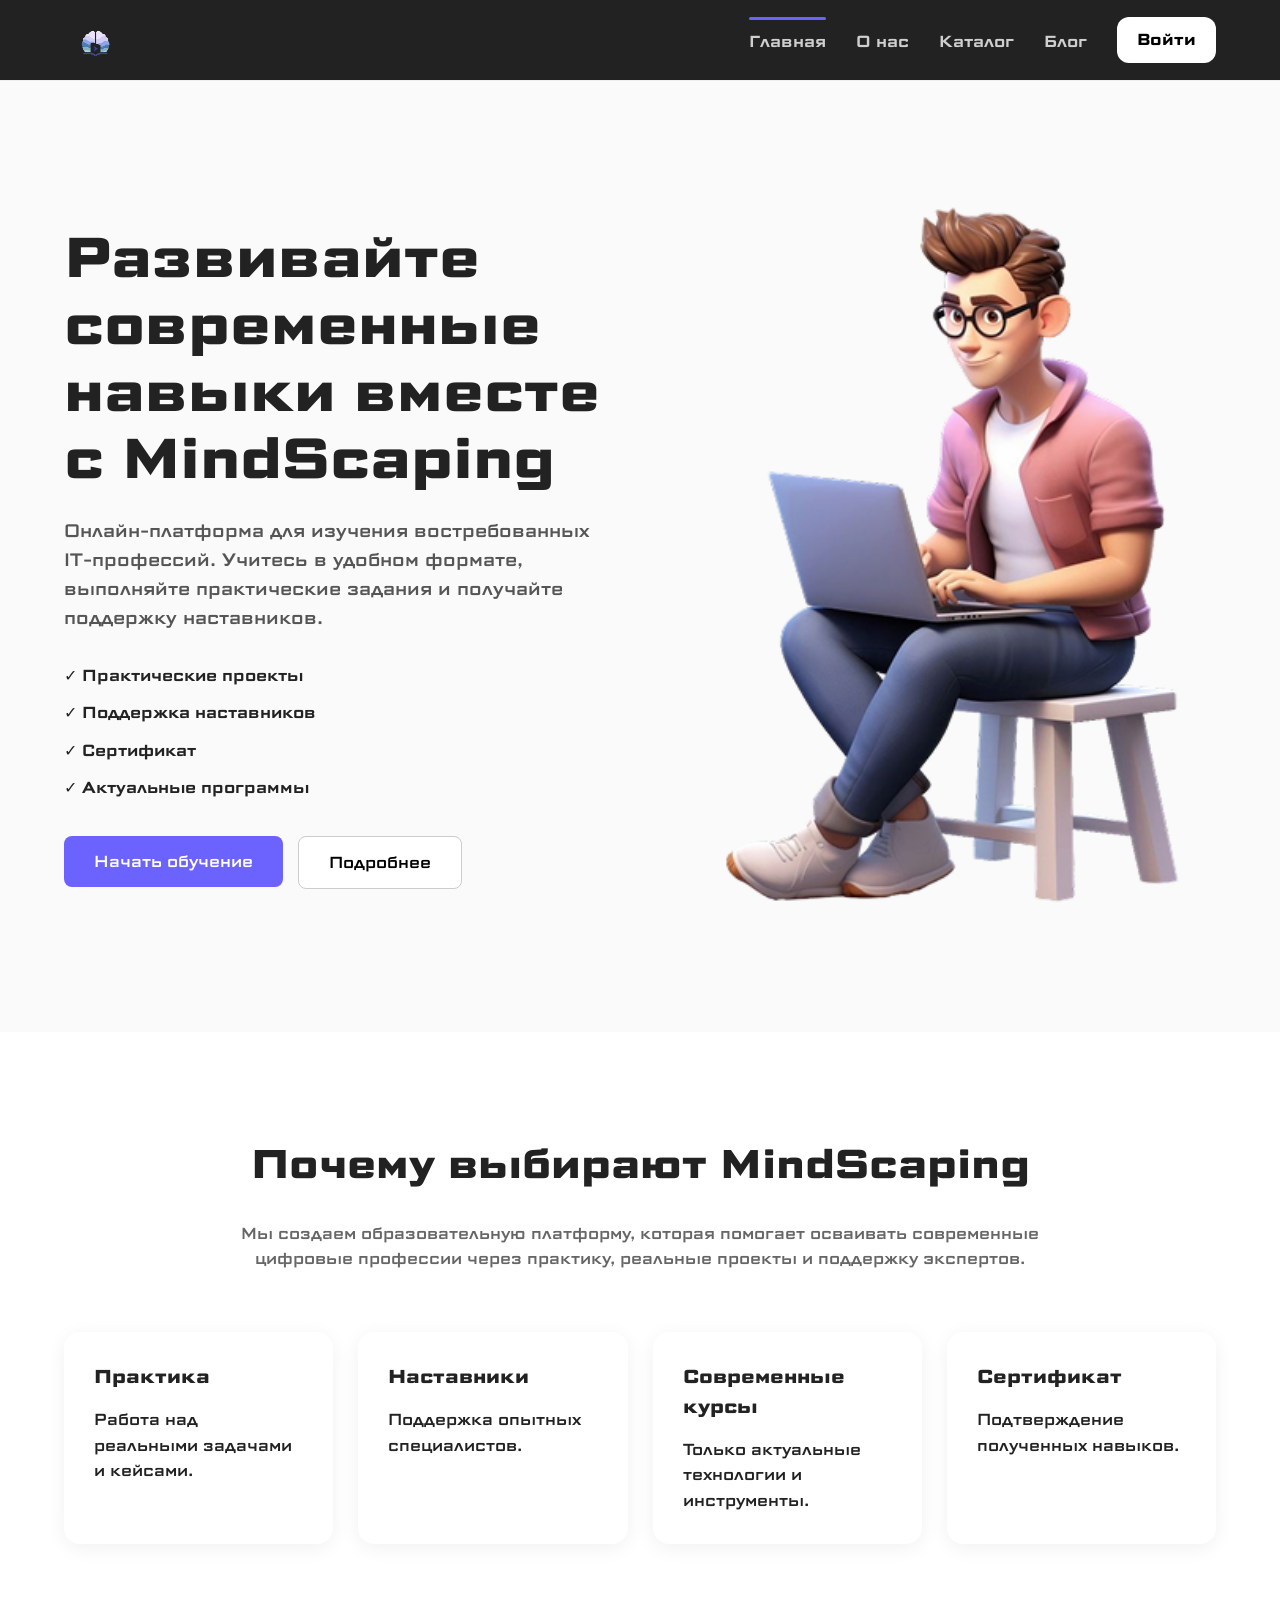
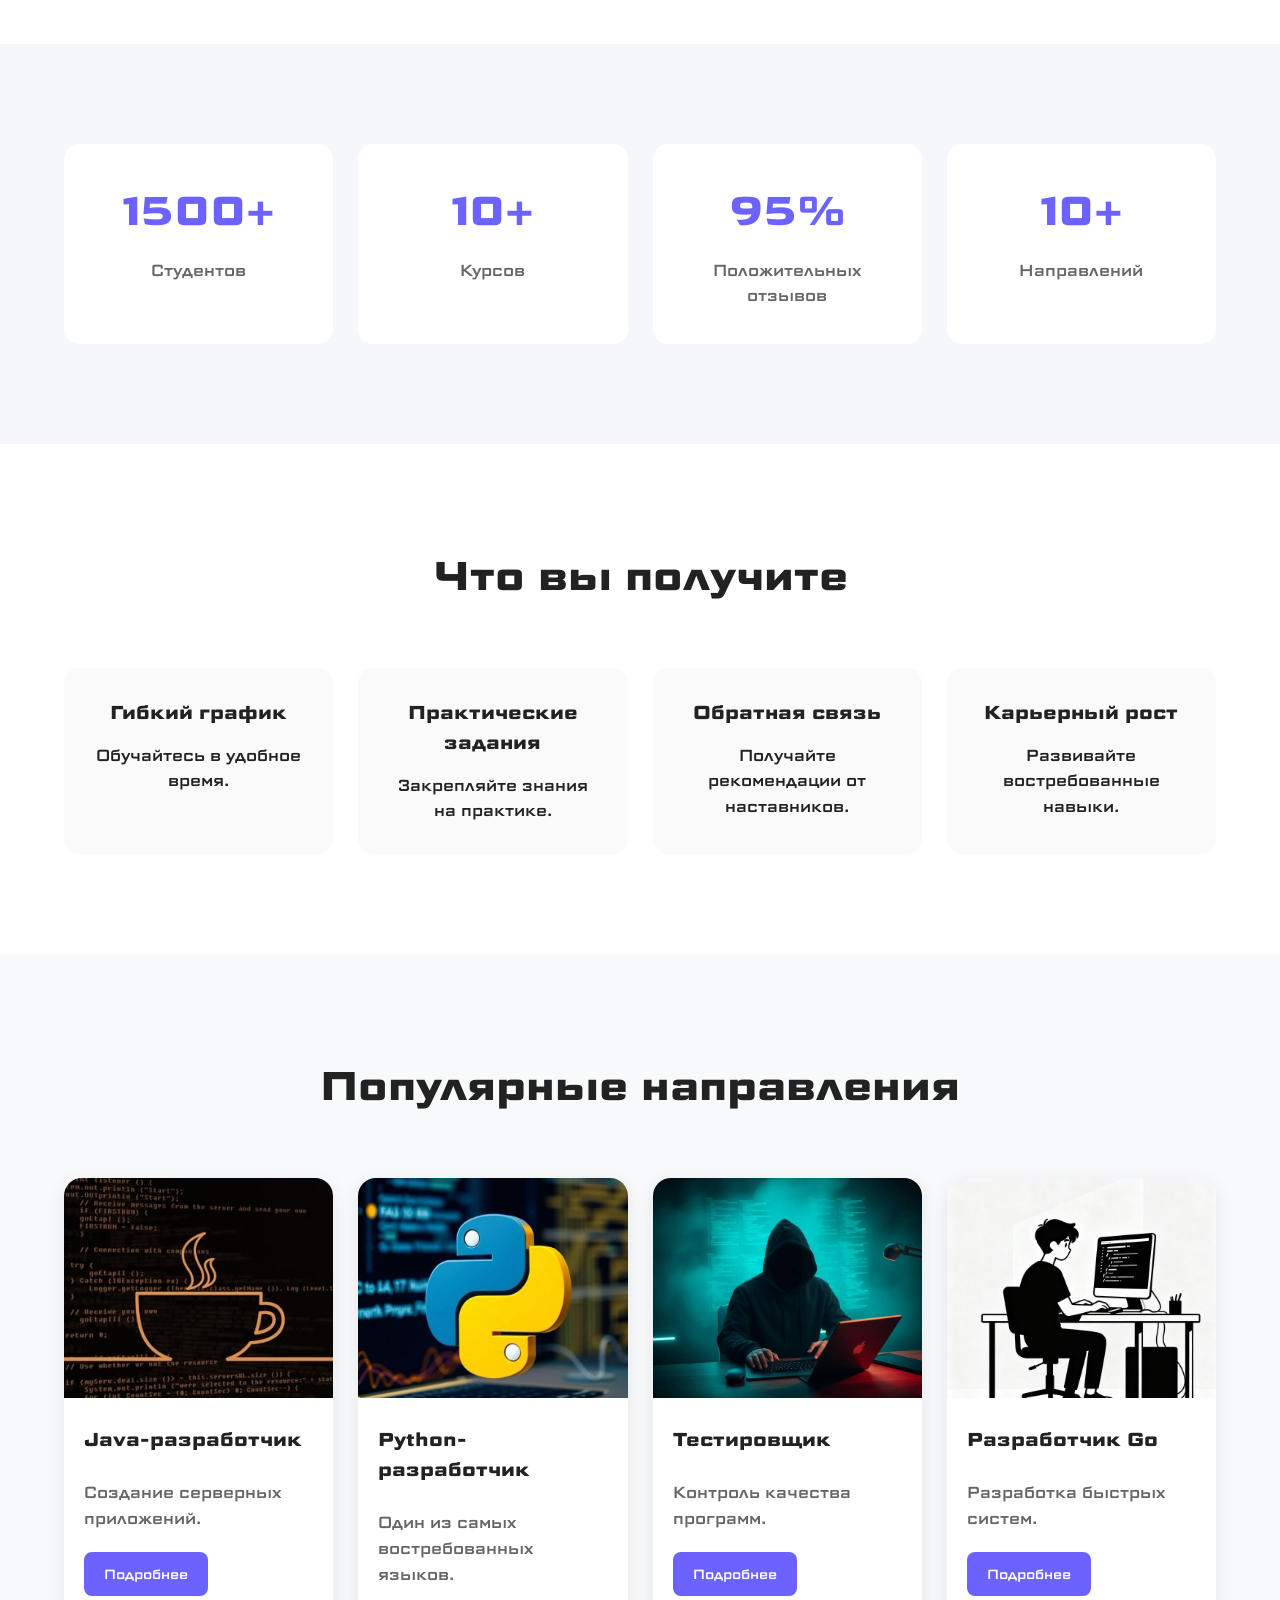
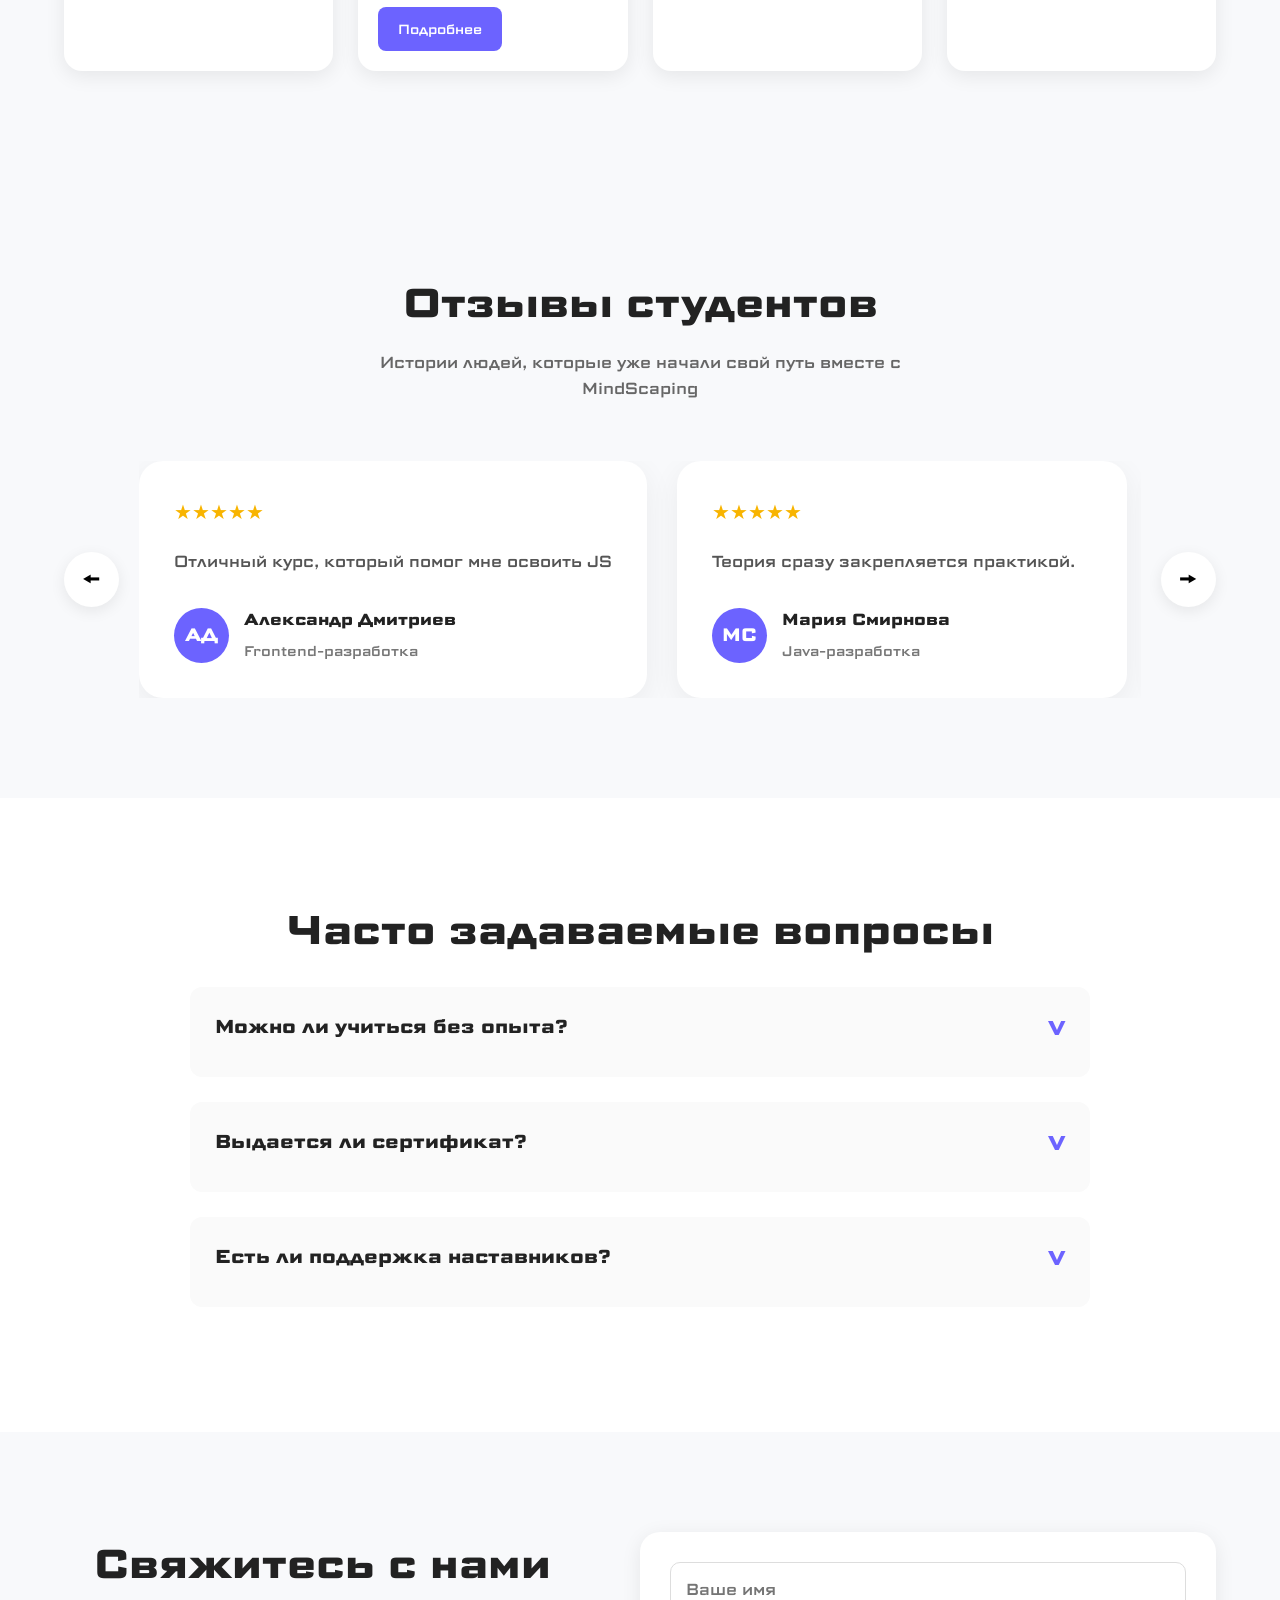
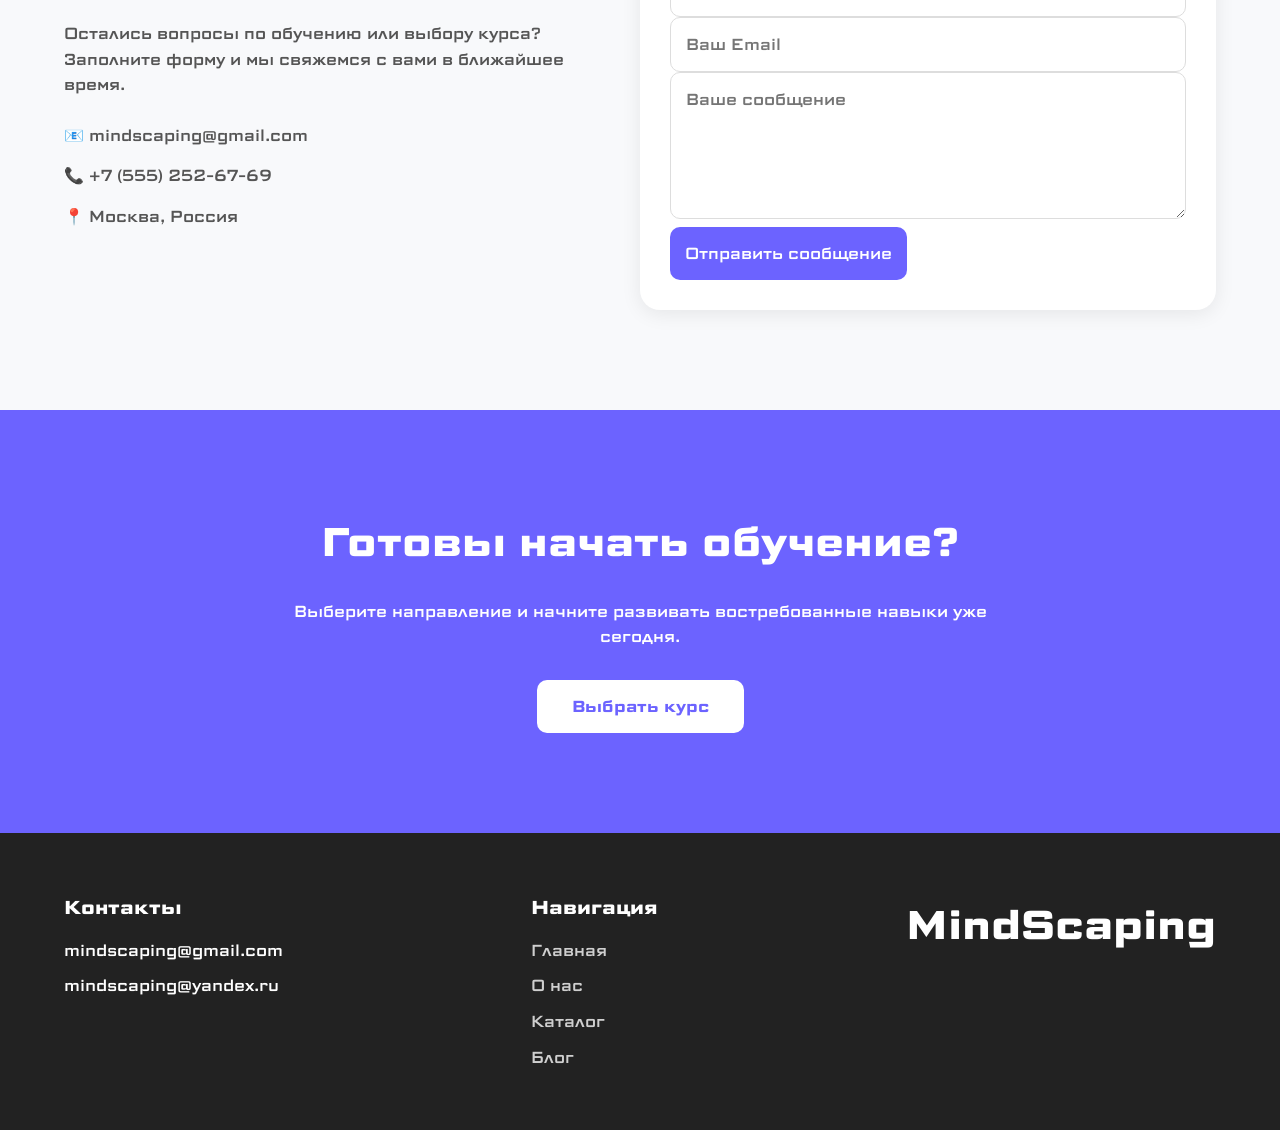
==== commit c0ce3e53: "доработал некоторые блоки, улучшил вид страницы Каталог, добавил ей аддаптивы" ====
--- a/index.html
+++ b/index.html
@@ -39,8 +39,10 @@
                 </div>
 
                 <div class="hero-buttons">
-                    <button>Начать обучение</button>
-                    <button class="secondary">Подробнее</button>
+                    <a href="catalog.html">
+                        <button>Начать обучение</button>
+                    </a>
+                    <button class="secondary" onclick="location.href='about.html'">Подробнее</button>
                 </div>
 
             </div>
@@ -102,7 +104,7 @@
             </div>
 
             <div class="stat-card">
-                <h3>20+</h3>
+                <h3>10+</h3>
                 <p>Курсов</p>
             </div>
 
@@ -165,31 +167,39 @@
             <div class="courses-grid">
 
                 <div class="course-card">
-                    <img src="img/java.png" alt="">
+                    <img src="img/java.jpg" alt="">
                     <h3>Java-разработчик</h3>
                     <p>Создание серверных приложений.</p>
-                    <button>Подробнее</button>
+                    <a href="catalog.html">
+                        <button>Подробнее</button>
+                    </a>
                 </div>
 
                 <div class="course-card">
-                    <img src="img/python.png" alt="">
+                    <img src="img/python.jpg" alt="">
                     <h3>Python-разработчик</h3>
                     <p>Один из самых востребованных языков.</p>
-                    <button>Подробнее</button>
+                    <a href="catalog.html">
+                        <button>Подробнее</button>
+                    </a>
                 </div>
 
                 <div class="course-card">
-                    <img src="img/pentest.png" alt="">
+                    <img src="img/pentest.jpg" alt="">
                     <h3>Тестировщик</h3>
                     <p>Контроль качества программ.</p>
-                    <button>Подробнее</button>
+                    <a href="catalog.html">
+                        <button>Подробнее</button>
+                    </a>
                 </div>
 
                 <div class="course-card">
-                    <img src="img/ml.png" alt="">
-                    <h3>ML-инженер</h3>
-                    <p>Машинное обучение и AI.</p>
-                    <button>Подробнее</button>
+                    <img src="img/go.jpg" alt="">
+                    <h3>Разработчик Go</h3>
+                    <p>Разработка быстрых систем.</p>
+                    <a href="catalog.html">
+                        <button>Подробнее</button>
+                    </a>
                 </div>
 
             </div>
@@ -219,9 +229,9 @@
                             Отличный курс, который помог мне освоить JS
                         </p>
                         <div class="review-author">
-                            <div class="author-avatar">ИИ</div>
+                            <div class="author-avatar">АД</div>
                             <div>
-                                <h4>Иван Иванов</h4>
+                                <h4>Александр Дмитриев</h4>
                                 <span>Frontend-разработка</span>
                             </div>
                         </div>
@@ -236,7 +246,7 @@
                             <div class="author-avatar">МС</div>
                             <div>
                                 <h4>Мария Смирнова</h4>
-                                <span>UX/UI Дизайн</span>
+                                <span>Java-разработка</span>
                             </div>
                         </div>
                     </div>
@@ -247,9 +257,9 @@
                             В портфолио уже есть реальные проекты
                         </p>
                         <div class="review-author">
-                            <div class="author-avatar">ДП</div>
+                            <div class="author-avatar">ПС</div>
                             <div>
-                                <h4>Дмитрий Петров</h4>
+                                <h4>Пётр Сидоров</h4>
                                 <span>Python-разработка</span>
                             </div>
                         </div>
@@ -308,7 +318,7 @@
 
                     <div class="contact-details">
                         <p>📧 mindscaping@gmail.com</p>
-                        <p>📞 +7 (999) 123-45-67</p>
+                        <p>📞 +7 (555) 252-67-69</p>
                         <p>📍 Москва, Россия</p>
                     </div>
                 </div>
--- a/css/style.css
+++ b/css/style.css
@@ -228,6 +228,10 @@
     width:100%;
     max-width:500px;
     object-fit:contain;
+}
+
+.hero a{
+    text-decoration:none;
 }
 
 /* features */
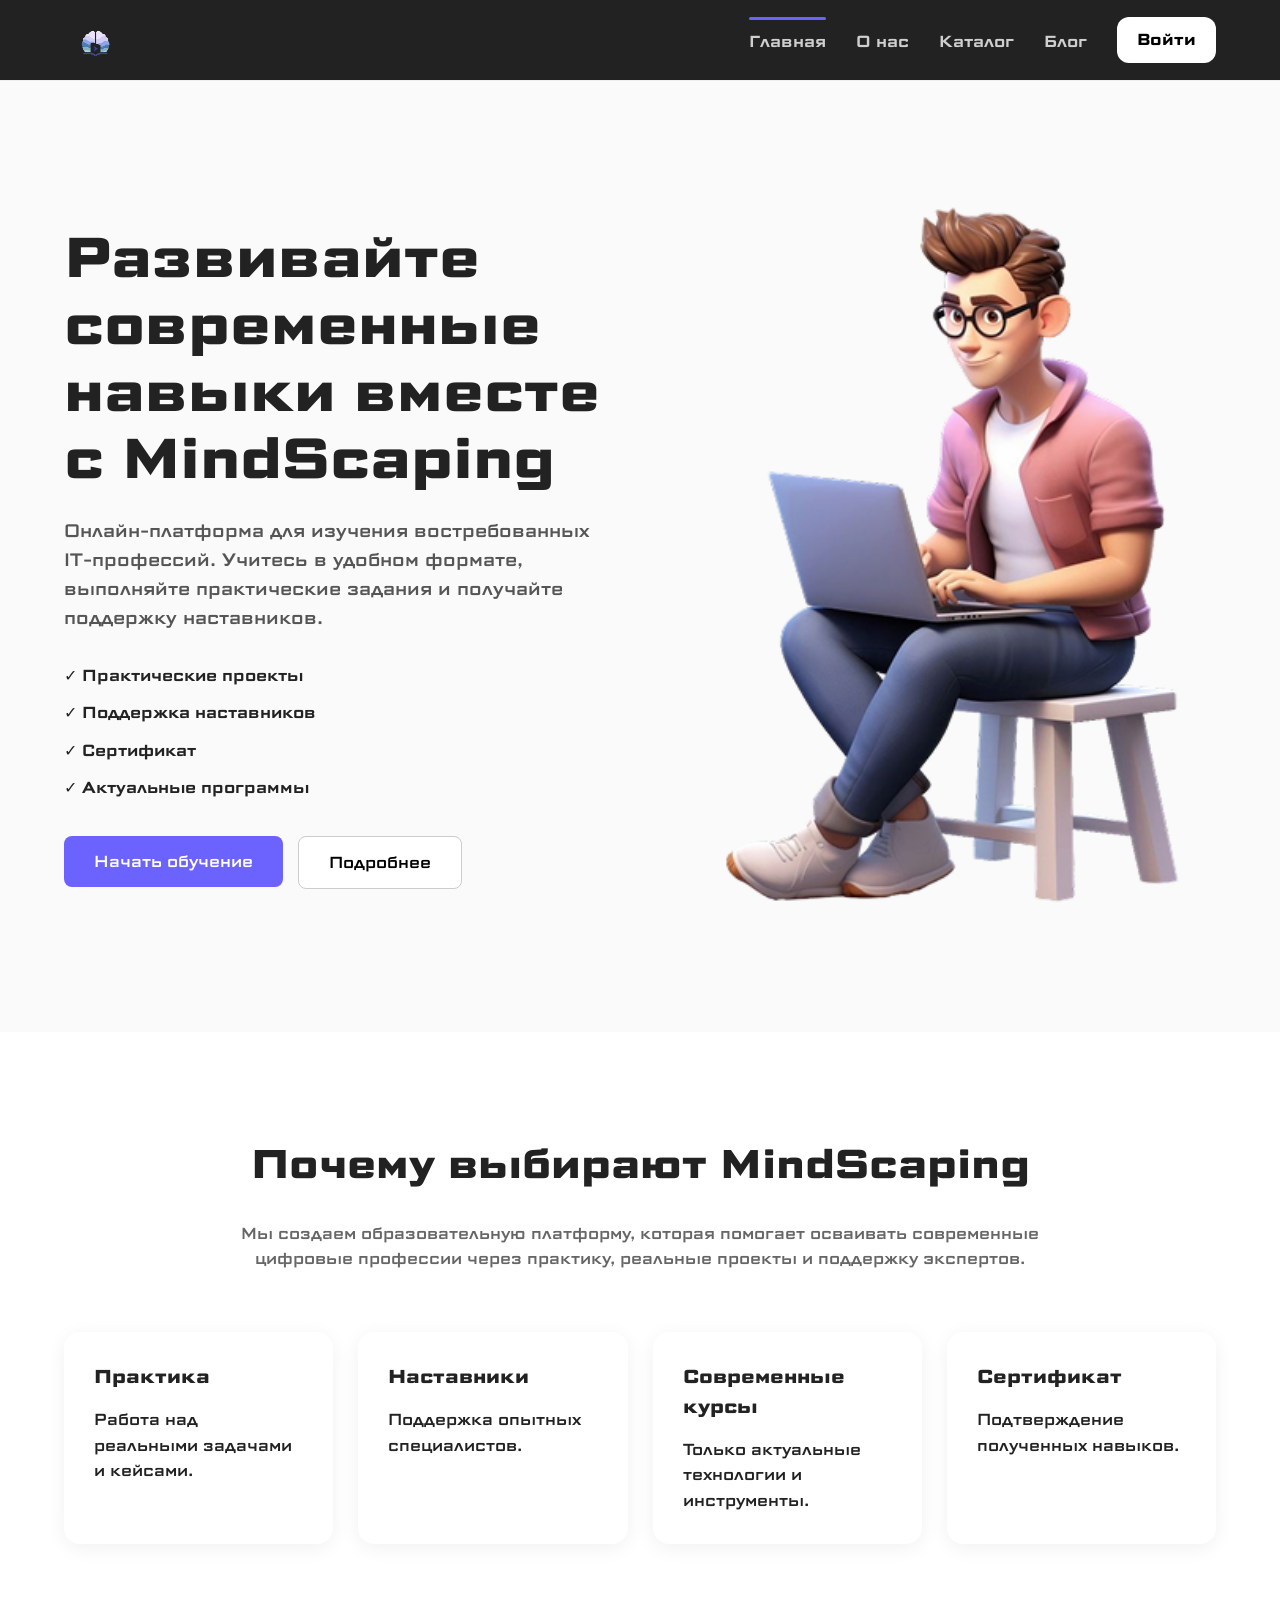
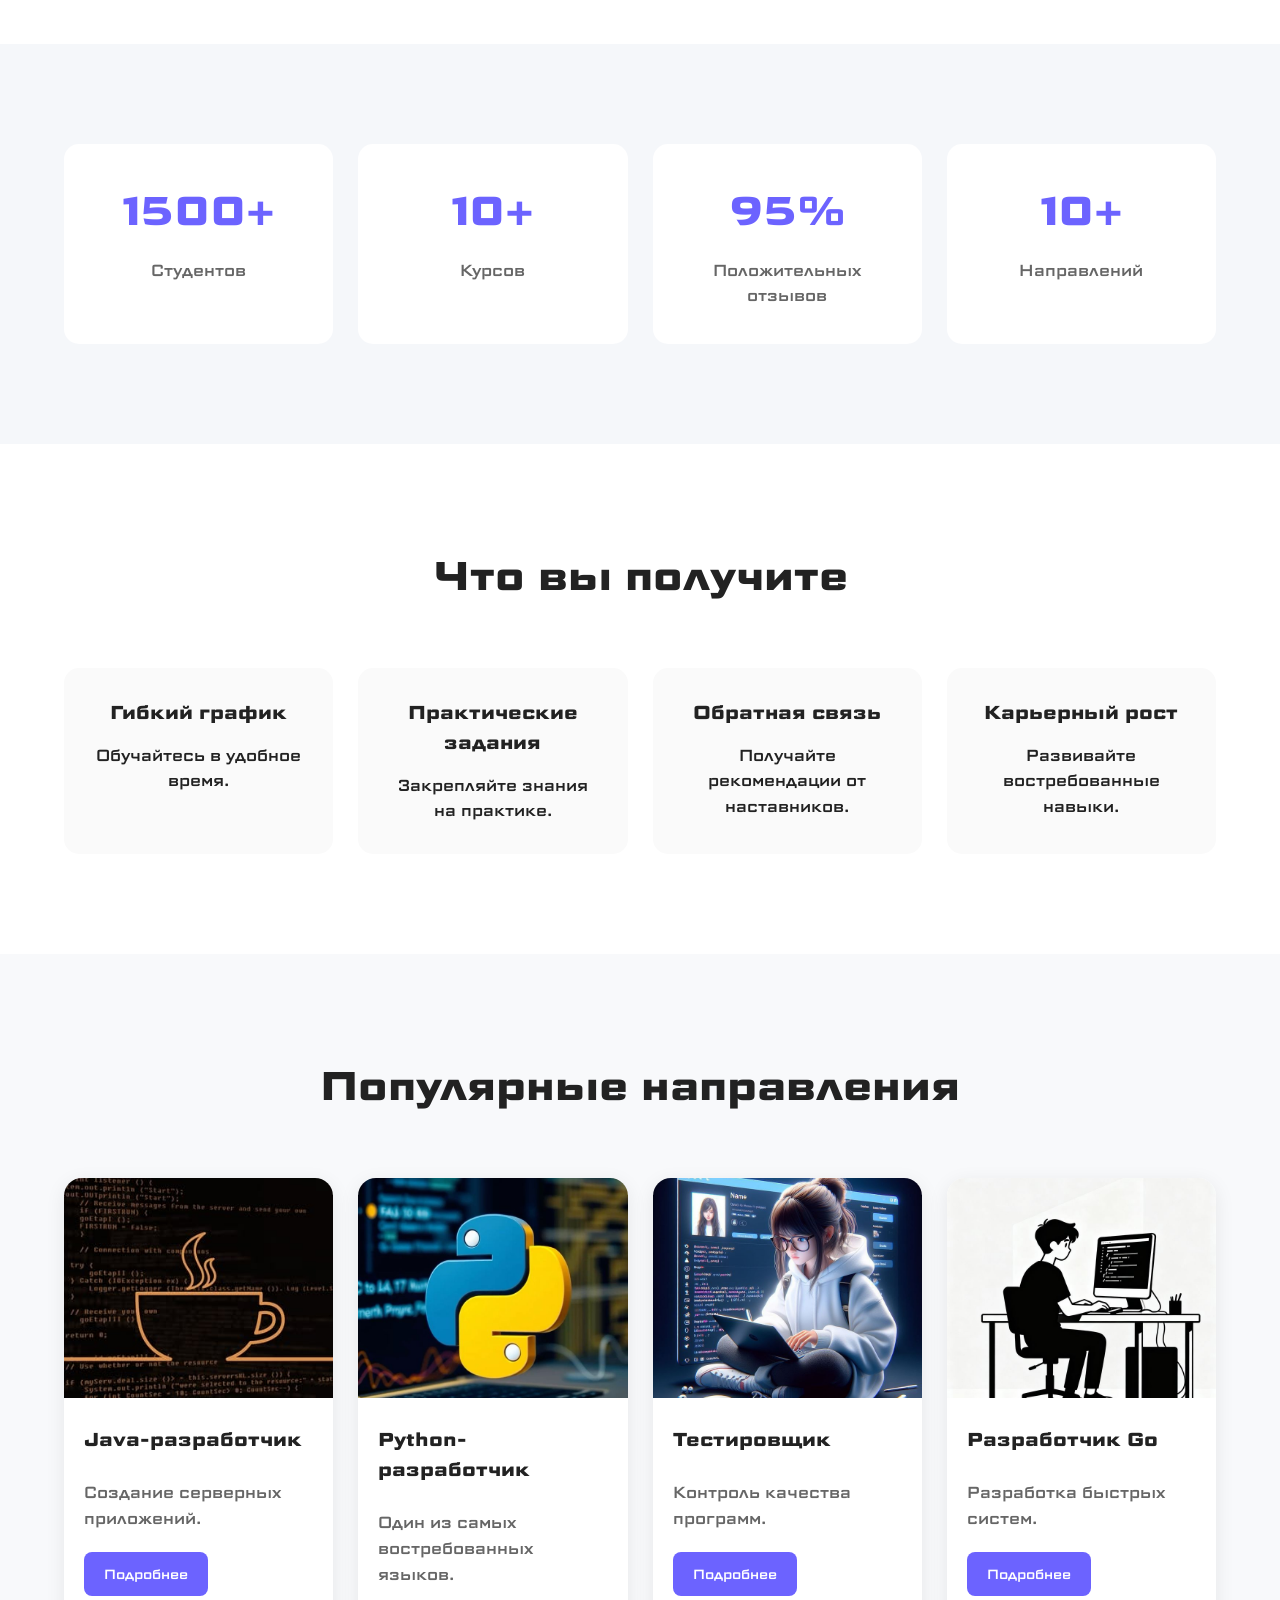
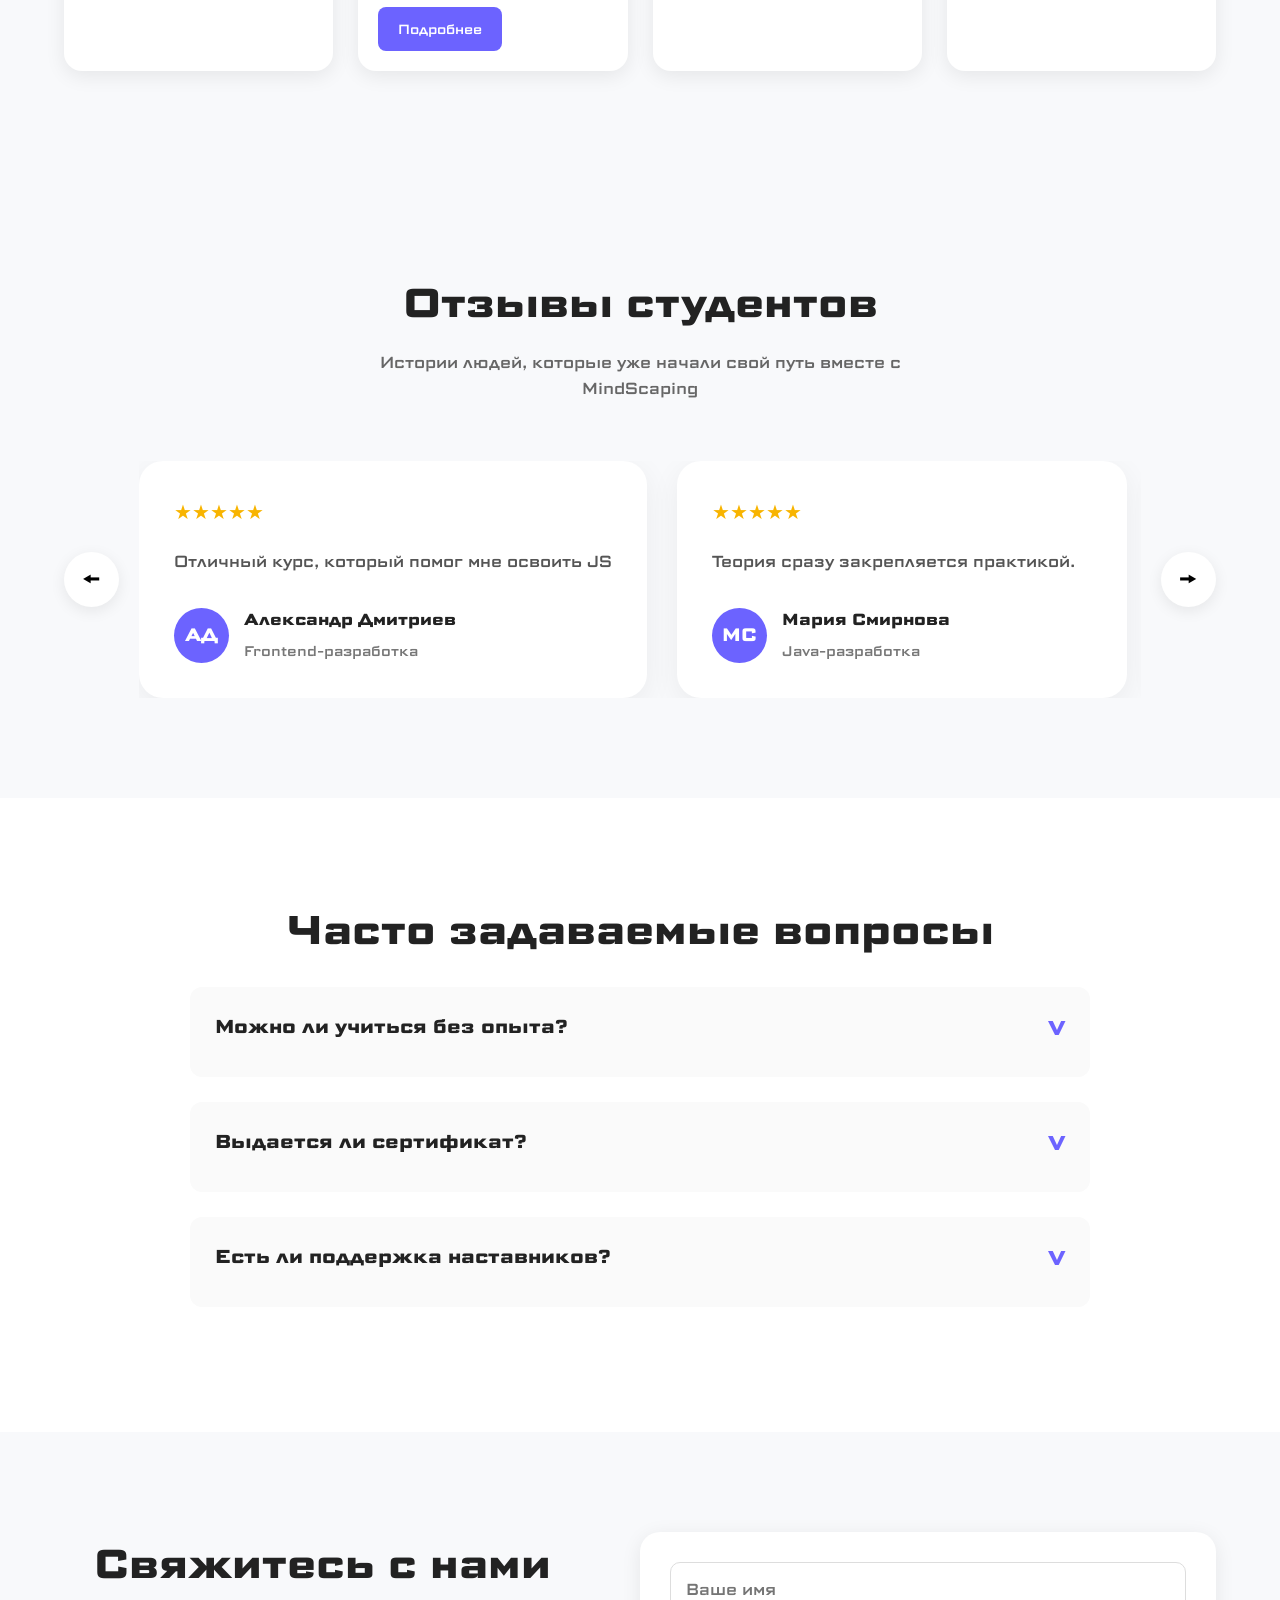
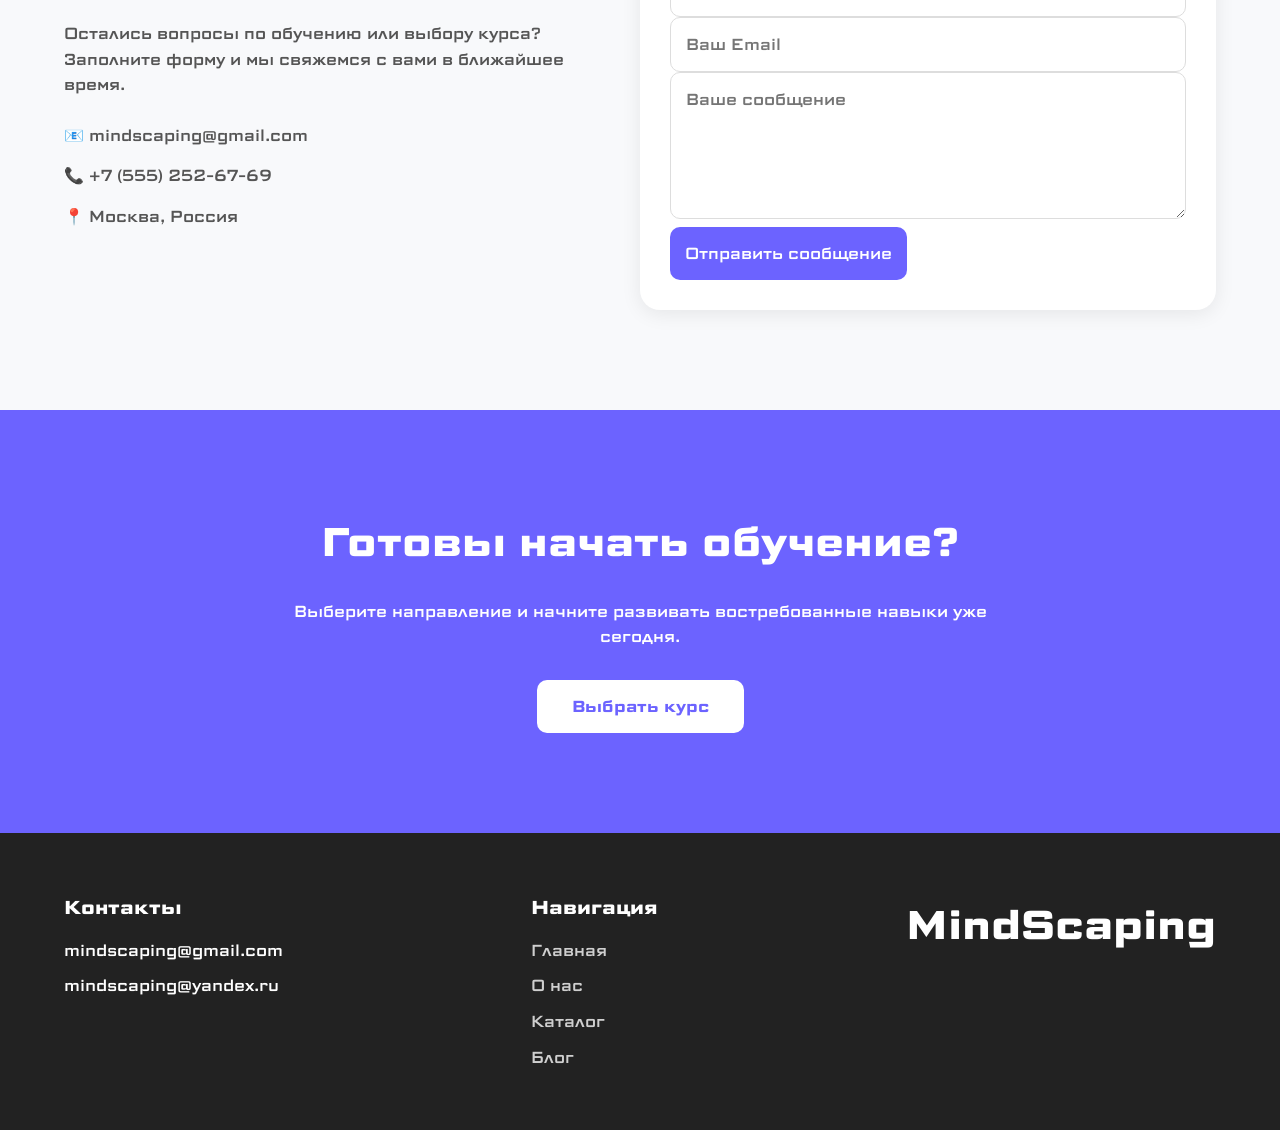
==== commit 78f04991: "доделал страницу блога, подправил некоторые ошибки на всех страницах" ====
--- a/index.html
+++ b/index.html
@@ -15,12 +15,9 @@
 
     <div id="header"></div>
 
-    <!-- hero -->
     <section class="hero">
         <div class="container hero-content">
-
             <div class="hero-text">
-
                 <h1>
                     Развивайте современные навыки вместе с MindScaping
                 </h1>
@@ -44,7 +41,6 @@
                     </a>
                     <button class="secondary" onclick="location.href='about.html'">Подробнее</button>
                 </div>
-
             </div>
 
             <div class="hero-image">
@@ -54,10 +50,8 @@
         </div>
     </section>
 
-    <!-- about -->
     <section class="about-platform">
         <div class="container">
-
             <h2>Почему выбирают MindScaping</h2>
 
             <p class="section-text">
@@ -87,17 +81,12 @@
                     <h3>Сертификат</h3>
                     <p>Подтверждение полученных навыков.</p>
                 </div>
-
-            </div>
-
-        </div>
-    </section>
-
-    <!-- stat -->
+            </div>
+        </div>
+    </section>
+
     <section class="stats">
-
         <div class="container stats-grid">
-
             <div class="stat-card">
                 <h3>1500+</h3>
                 <p>Студентов</p>
@@ -117,20 +106,15 @@
                 <h3>10+</h3>
                 <p>Направлений</p>
             </div>
-
-        </div>
-
-    </section>
-
-    <!-- adv -->
+        </div>
+
+    </section>
+
+
     <section class="advantages">
-
-        <div class="container">
-
+        <div class="container">
             <h2>Что вы получите</h2>
-
             <div class="advantages-grid">
-
                 <div class="advantage">
                     <h3>Гибкий график</h3>
                     <p>Обучайтесь в удобное время.</p>
@@ -150,22 +134,15 @@
                     <h3>Карьерный рост</h3>
                     <p>Развивайте востребованные навыки.</p>
                 </div>
-
-            </div>
-
-        </div>
-
-    </section>
-
-    <!-- courses -->
+            </div>
+        </div>
+    </section>
+
     <section class="courses">
-
-        <div class="container">
-
+        <div class="container">
             <h2>Популярные направления</h2>
 
             <div class="courses-grid">
-
                 <div class="course-card">
                     <img src="img/java.jpg" alt="">
                     <h3>Java-разработчик</h3>
@@ -185,7 +162,7 @@
                 </div>
 
                 <div class="course-card">
-                    <img src="img/pentest.jpg" alt="">
+                    <img src="img/testing.jpg" alt="">
                     <h3>Тестировщик</h3>
                     <p>Контроль качества программ.</p>
                     <a href="catalog.html">
@@ -201,14 +178,11 @@
                         <button>Подробнее</button>
                     </a>
                 </div>
-
-            </div>
-
-        </div>
-
-    </section>
-
-    <!-- revs -->
+            </div>
+        </div>
+
+    </section>
+
     <section class="reviews">
         <div class="container">
             <div class="section-header">
@@ -274,7 +248,6 @@
         </div>
     </section>
 
-    <!-- faq -->
     <section class="faq">
         <div class="container">
             <h2>Часто задаваемые вопросы</h2>
@@ -305,7 +278,6 @@
         </div>
     </section>
 
-    <!-- contact us -->
     <section class="contact">
         <div class="container">
             <div class="contact-wrapper">
@@ -359,7 +331,6 @@
         </div>
     </section>
 
-    <!-- cta -->
     <section class="cta">
         <div class="container">
             <h2>Готовы начать обучение?</h2>
